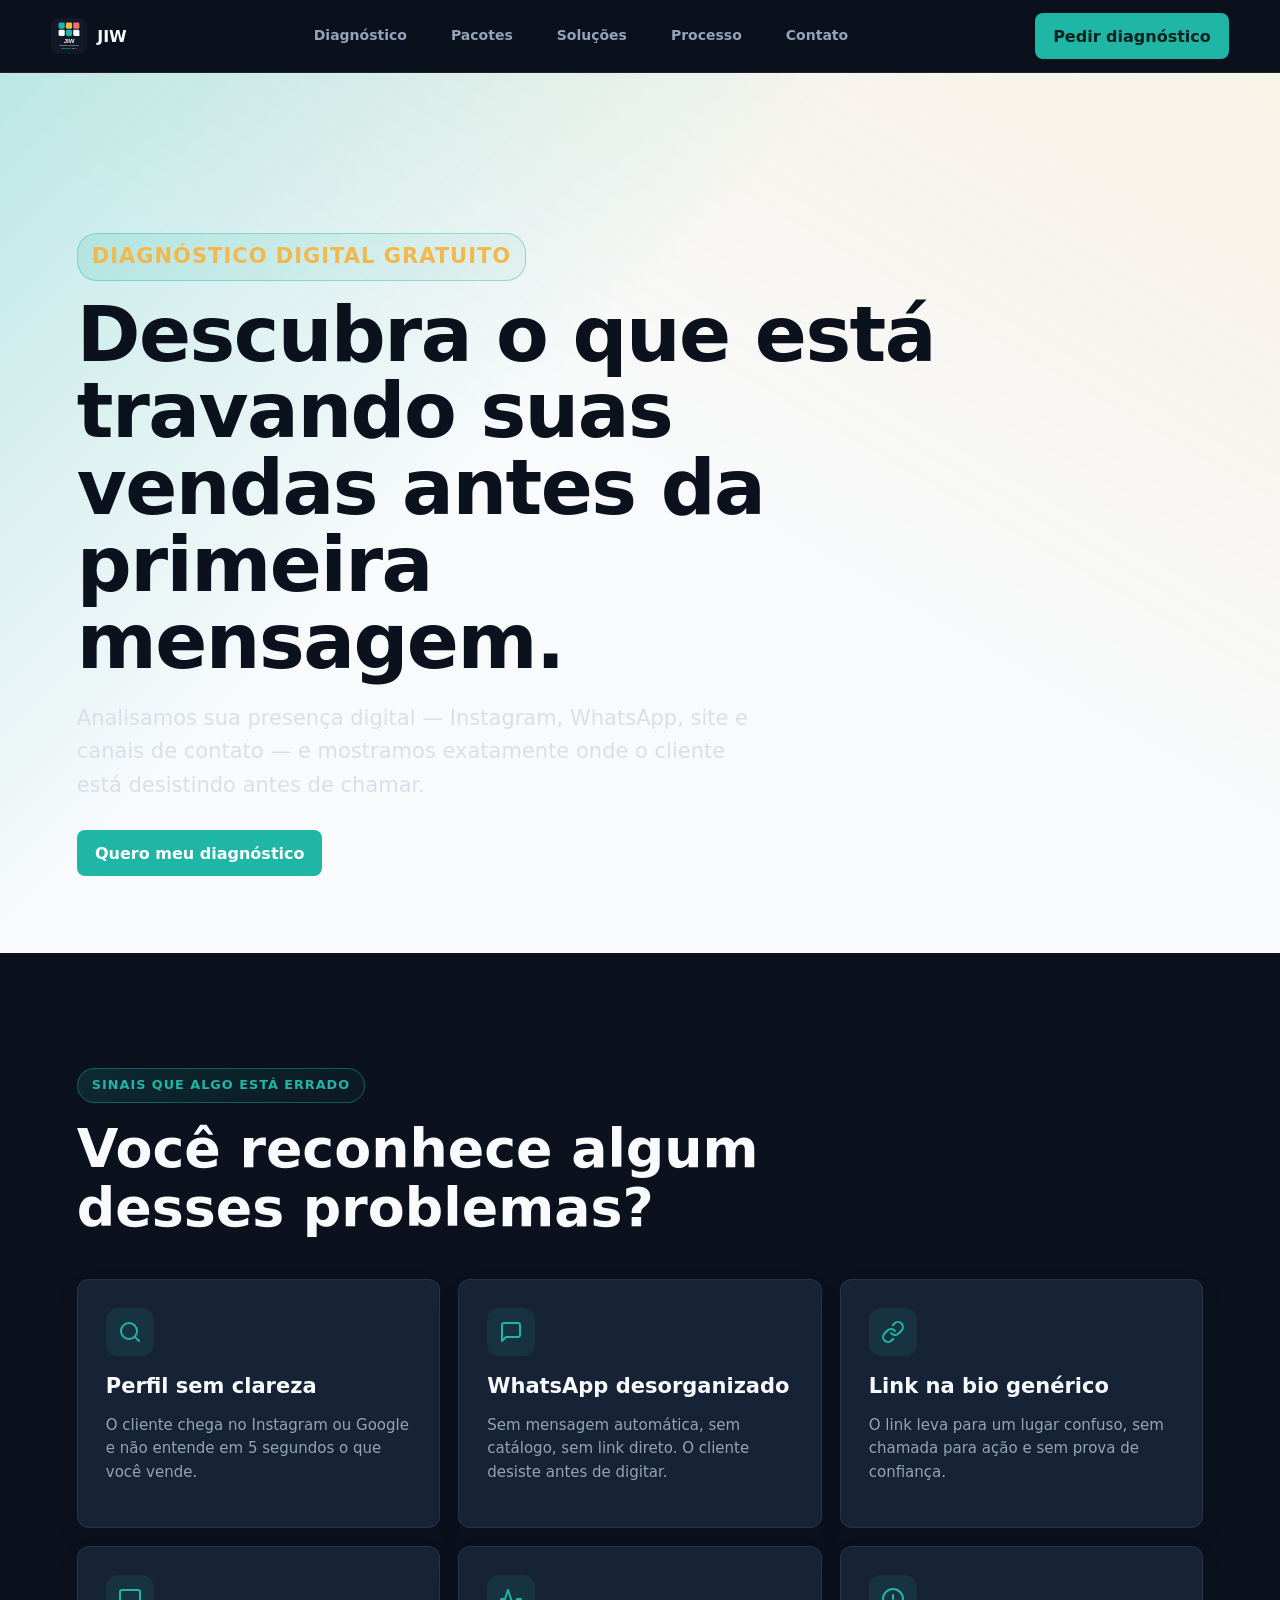
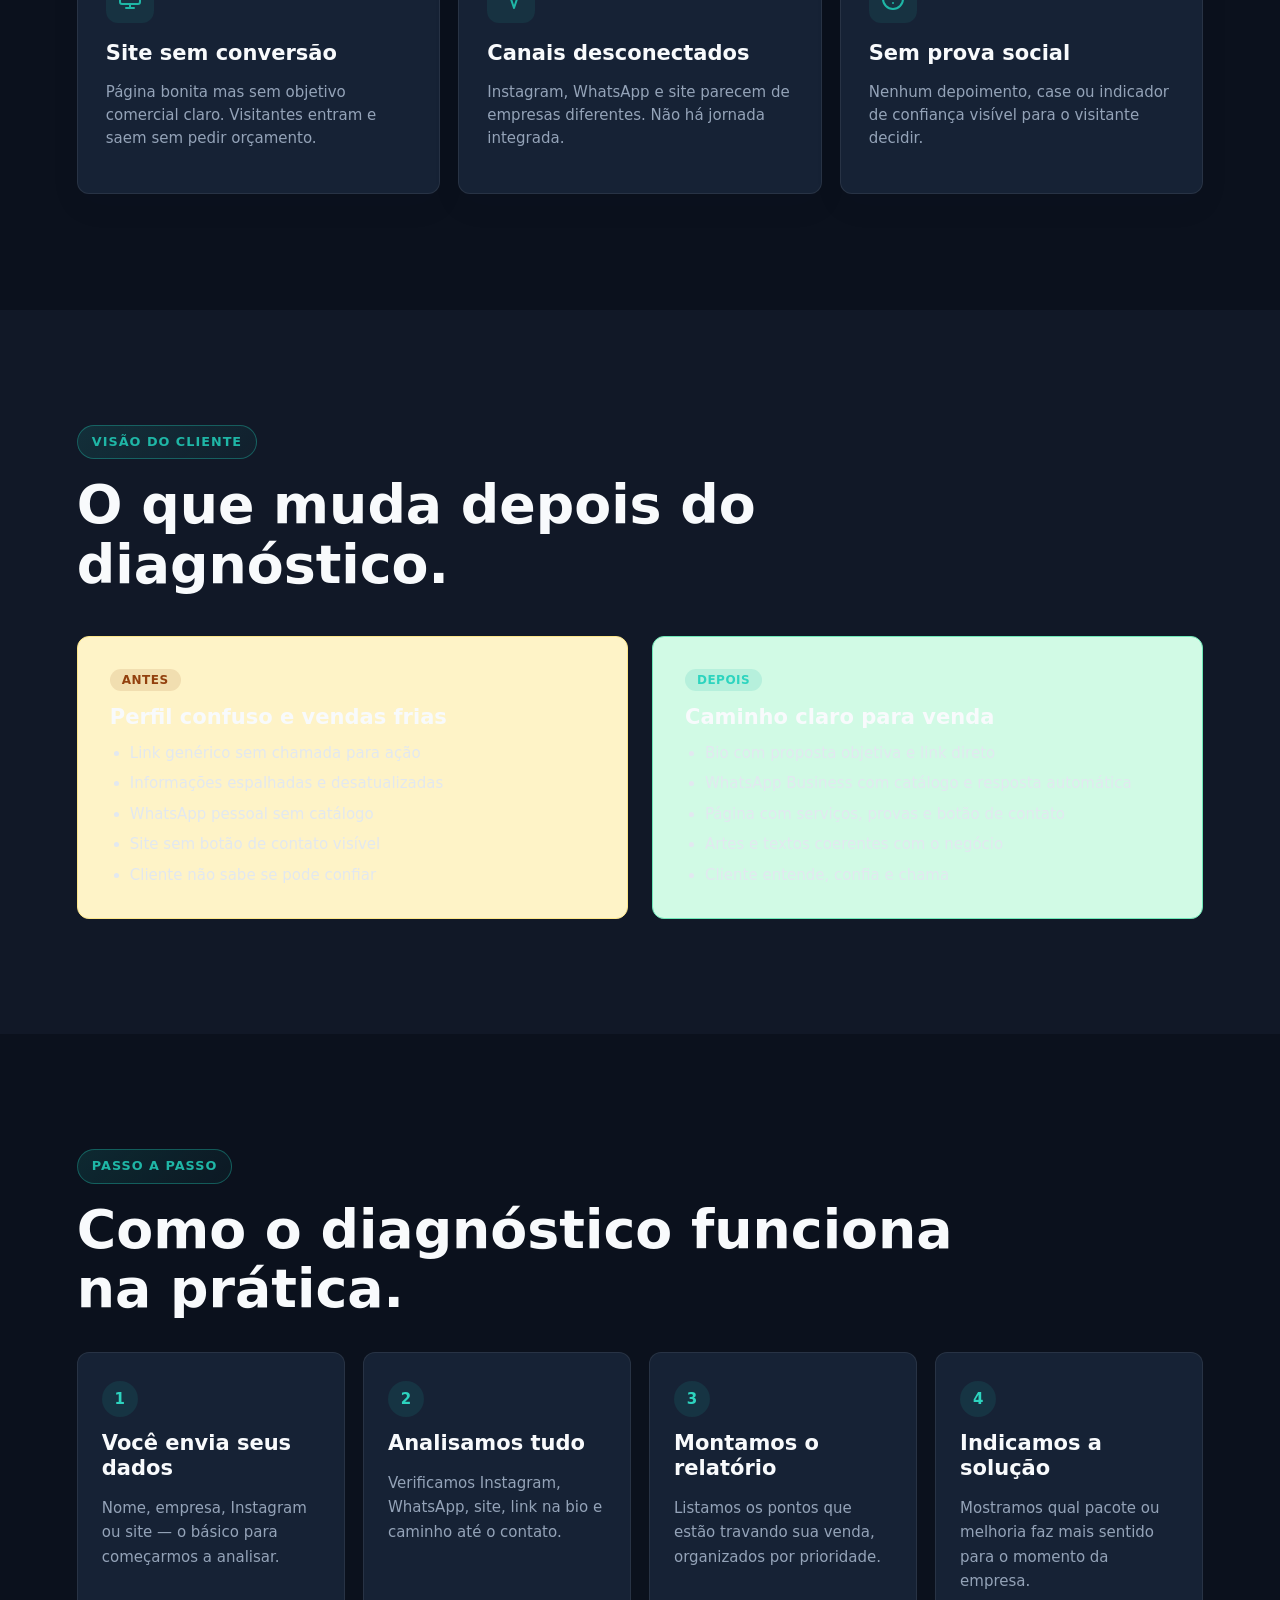
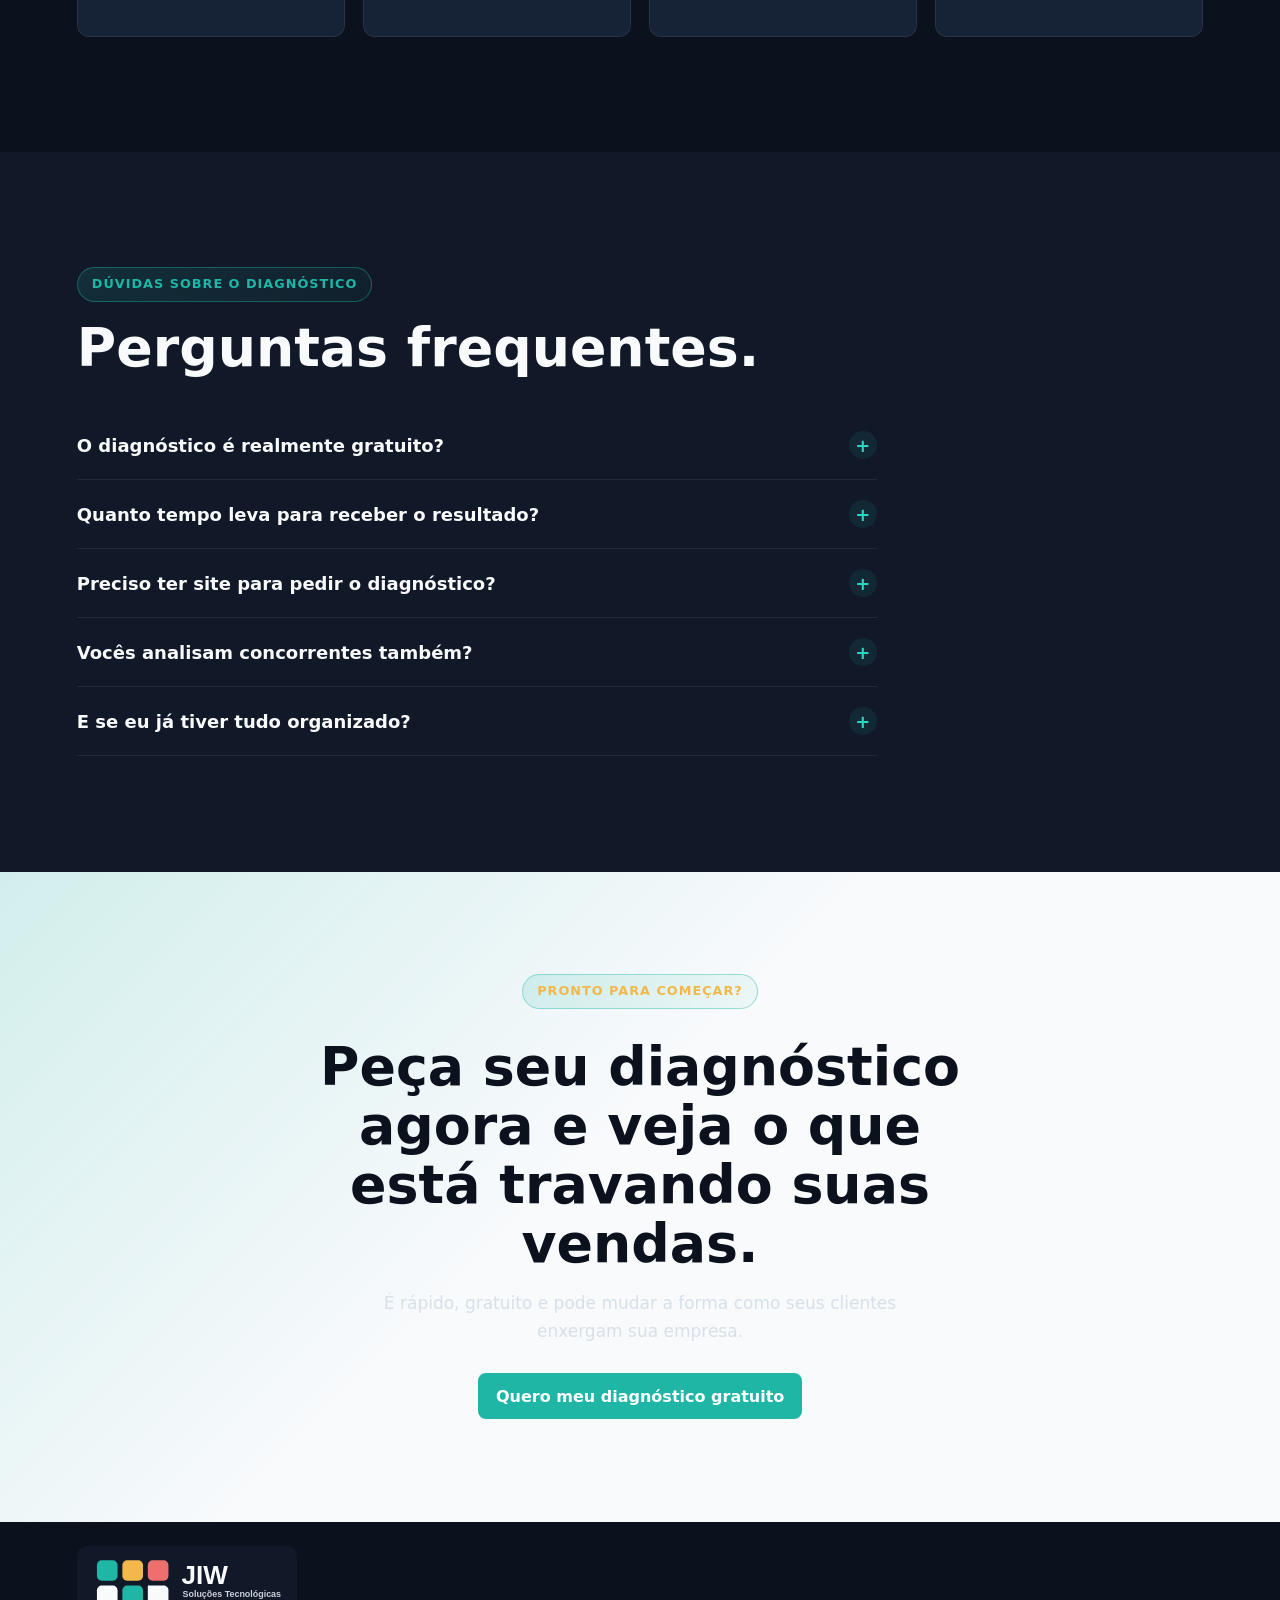
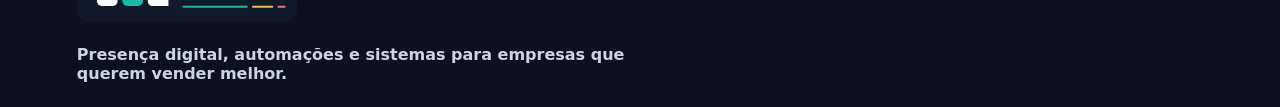
==== diagnostico/index.html @ 28210c8f "Add diagnostico/index.html - fix 404 on /diagnostico route" ====
<!doctype html>
<html lang="pt-BR">
  <head>
    <meta charset="utf-8" />
    <meta name="viewport" content="width=device-width, initial-scale=1" />
    <title>Diagnóstico Digital | JIW Soluções Tecnológicas</title>
    <meta
      name="description"
      content="Descubra o que está travando suas vendas online. A JIW analisa sua presença digital e mostra os pontos de melhoria para sua empresa vender melhor."
    />
    <link rel="icon" type="image/svg+xml" href="../assets/jiw-mark.svg" />
    <link rel="shortcut icon" href="../assets/jiw-mark.svg" />
    <link rel="apple-touch-icon" href="../assets/jiw-mark.svg" />
    <link rel="stylesheet" href="../styles.css" />
    <style>
      /* ── Diagnóstico page specific styles ── */

      .diag-hero {
        position: relative;
        overflow: hidden;
        padding: clamp(100px, 14vw, 160px) clamp(18px, 6vw, 92px) clamp(48px, 6vw, 80px);
        color: var(--paper);
        background:
          linear-gradient(135deg, rgba(31, 182, 166, 0.28), transparent 40%),
          linear-gradient(30deg, transparent 50%, rgba(242, 184, 75, 0.12)),
          var(--ink);
      }

      .diag-hero .eyebrow { color: var(--amber); }

      .diag-hero h1 {
        max-width: 860px;
        margin: 0;
        font-size: clamp(36px, 6vw, 78px);
        line-height: 1;
        letter-spacing: -0.02em;
      }

      .diag-hero p {
        max-width: 680px;
        color: #d7e0e8;
        font-size: clamp(17px, 2vw, 21px);
        line-height: 1.6;
      }

      .diag-hero-actions {
        display: flex;
        flex-wrap: wrap;
        gap: 12px;
        margin-top: 28px;
      }

      /* ── Grid de problemas ── */
      .problems {
        display: grid;
        grid-template-columns: repeat(3, minmax(0, 1fr));
        gap: 18px;
        margin-top: 42px;
      }

      .problem-card {
        padding: 28px;
        border: 1px solid var(--line);
        border-radius: 12px;
        background: var(--white);
        box-shadow: 0 12px 32px rgba(15, 23, 42, 0.05);
        transition: transform 0.22s ease, box-shadow 0.22s ease;
      }

      .problem-card:hover {
        transform: translateY(-4px);
        box-shadow: 0 18px 44px rgba(15, 23, 42, 0.1);
      }

      .problem-icon {
        display: inline-flex;
        align-items: center;
        justify-content: center;
        width: 48px;
        height: 48px;
        margin-bottom: 18px;
        border-radius: 12px;
        color: var(--teal);
        background: rgba(31, 182, 166, 0.1);
      }

      .problem-card h3 {
        margin-bottom: 10px;
      }

      .problem-card p {
        font-size: 15px;
        line-height: 1.55;
        color: var(--muted);
      }

      /* ── Comparação antes/depois ── */
      .diag-compare {
        display: grid;
        grid-template-columns: 1fr 1fr;
        gap: 24px;
        margin-top: 42px;
      }

      .compare-panel {
        padding: 32px;
        border-radius: 12px;
        border: 1px solid var(--line);
      }

      .compare-panel.before {
        background: #fef3c7;
        border-color: #fde68a;
      }

      .compare-panel.after {
        background: #d1fae5;
        border-color: #6ee7b7;
      }

      .compare-panel .badge {
        display: inline-block;
        margin-bottom: 14px;
        padding: 4px 12px;
        border-radius: 20px;
        font-size: 12px;
        font-weight: 900;
        text-transform: uppercase;
        letter-spacing: 0.04em;
      }

      .compare-panel.before .badge {
        color: #92400e;
        background: rgba(146, 64, 14, 0.12);
      }

      .compare-panel.after .badge {
        color: var(--teal-dark);
        background: rgba(31, 182, 166, 0.15);
      }

      .compare-panel h3 { margin-bottom: 12px; }

      .compare-panel ul {
        margin: 0;
        padding-left: 20px;
        display: grid;
        gap: 8px;
      }

      .compare-panel li {
        font-size: 15px;
        line-height: 1.5;
        color: var(--ink-soft);
      }

      /* ── Etapas do diagnóstico ── */
      .diag-steps-grid {
        display: grid;
        grid-template-columns: repeat(4, minmax(0, 1fr));
        gap: 18px;
        counter-reset: dstep;
      }

      .diag-step {
        position: relative;
        padding: 28px 24px;
        border: 1px solid var(--line);
        border-radius: 12px;
        background: var(--white);
        counter-increment: dstep;
        transition: transform 0.22s ease;
      }

      .diag-step:hover {
        transform: translateY(-3px);
      }

      .diag-step::before {
        content: counter(dstep);
        display: inline-flex;
        align-items: center;
        justify-content: center;
        width: 36px;
        height: 36px;
        margin-bottom: 14px;
        border-radius: 50%;
        color: var(--teal-dark);
        background: rgba(31, 182, 166, 0.12);
        font-size: 15px;
        font-weight: 900;
      }

      .diag-step h3 { margin-bottom: 10px; }

      .diag-step p {
        font-size: 15px;
        color: var(--muted);
      }

      /* ── FAQ diagnóstico ── */
      .diag-faq details {
        max-width: 800px;
        padding: 20px 0;
        border-bottom: 1px solid var(--line);
      }

      .diag-faq summary {
        color: var(--ink);
        font-size: 18px;
        font-weight: 850;
        cursor: pointer;
        list-style: none;
        display: flex;
        align-items: center;
        justify-content: space-between;
        gap: 12px;
      }

      .diag-faq summary::-webkit-details-marker { display: none; }

      .diag-faq summary::after {
        content: "+";
        flex-shrink: 0;
        width: 28px;
        height: 28px;
        display: flex;
        align-items: center;
        justify-content: center;
        border-radius: 50%;
        background: rgba(31, 182, 166, 0.1);
        color: var(--teal-dark);
        font-size: 18px;
        font-weight: 900;
        transition: transform 0.2s;
      }

      details[open] summary::after {
        content: "−";
        transform: rotate(180deg);
      }

      .diag-faq details p {
        margin-top: 10px;
        font-size: 16px;
      }

      /* ── CTA final ── */
      .diag-cta {
        display: flex;
        flex-direction: column;
        align-items: center;
        text-align: center;
        padding: clamp(64px, 8vw, 110px) clamp(18px, 6vw, 92px);
        color: var(--paper);
        background:
          linear-gradient(135deg, rgba(31, 182, 166, 0.18), transparent 45%),
          var(--ink);
      }

      .diag-cta h2 {
        color: var(--paper);
        max-width: 680px;
      }

      .diag-cta p {
        color: #d7e0e8;
        max-width: 540px;
        margin-bottom: 28px;
      }

      /* ── Responsivo ── */
      @media (max-width: 1020px) {
        .problems {
          grid-template-columns: repeat(2, minmax(0, 1fr));
        }
        .diag-steps-grid {
          grid-template-columns: repeat(2, minmax(0, 1fr));
        }
      }

      @media (max-width: 700px) {
        .problems,
        .diag-compare,
        .diag-steps-grid {
          grid-template-columns: 1fr;
        }
        .diag-hero-actions {
          flex-direction: column;
          align-items: stretch;
        }
        .diag-hero-actions .button {
          width: 100%;
        }
      }
    </style>
  </head>
  <body>
    <header class="topbar">
      <a class="brand" href="../" aria-label="Ir para o início">
        <img src="../assets/jiw-mark.svg" alt="" />
        <span>JIW</span>
      </a>
      <nav class="nav" aria-label="Navegação principal">
        <a href="../#diagnostico">Diagnóstico</a>
        <a href="../#pacotes">Pacotes</a>
        <a href="../#solucoes">Soluções</a>
        <a href="../#processo">Processo</a>
        <a href="../#contato">Contato</a>
      </nav>
      <a class="nav-cta" href="../#contato">Pedir diagnóstico</a>
    </header>

    <main>
      <!-- ── Hero ── -->
      <section class="diag-hero">
        <p class="eyebrow">Diagnóstico digital gratuito</p>
        <h1>Descubra o que está travando suas vendas antes da primeira mensagem.</h1>
        <p>
          Analisamos sua presença digital — Instagram, WhatsApp, site e canais de contato —
          e mostramos exatamente onde o cliente está desistindo antes de chamar.
        </p>
        <div class="diag-hero-actions">
          <a class="button primary" href="../#contato">Quero meu diagnóstico</a>
          <a class="button secondary" href="#como-funciona">Como funciona</a>
        </div>
      </section>

      <!-- ── Problemas comuns ── -->
      <section class="section" id="problemas">
        <div class="section-head">
          <p class="eyebrow">Sinais que algo está errado</p>
          <h2>Você reconhece algum desses problemas?</h2>
        </div>

        <div class="problems">
          <article class="problem-card">
            <div class="problem-icon">
              <svg width="24" height="24" viewBox="0 0 24 24" fill="none" stroke="currentColor" stroke-width="2" stroke-linecap="round" stroke-linejoin="round"><circle cx="11" cy="11" r="8"/><path d="m21 21-4.3-4.3"/></svg>
            </div>
            <h3>Perfil sem clareza</h3>
            <p>O cliente chega no Instagram ou Google e não entende em 5 segundos o que você vende.</p>
          </article>

          <article class="problem-card">
            <div class="problem-icon">
              <svg width="24" height="24" viewBox="0 0 24 24" fill="none" stroke="currentColor" stroke-width="2" stroke-linecap="round" stroke-linejoin="round"><path d="M21 15a2 2 0 0 1-2 2H7l-4 4V5a2 2 0 0 1 2-2h14a2 2 0 0 1 2 2z"/></svg>
            </div>
            <h3>WhatsApp desorganizado</h3>
            <p>Sem mensagem automática, sem catálogo, sem link direto. O cliente desiste antes de digitar.</p>
          </article>

          <article class="problem-card">
            <div class="problem-icon">
              <svg width="24" height="24" viewBox="0 0 24 24" fill="none" stroke="currentColor" stroke-width="2" stroke-linecap="round" stroke-linejoin="round"><path d="M10 13a5 5 0 0 0 7.54.54l3-3a5 5 0 0 0-7.07-7.07l-1.72 1.71"/><path d="M14 11a5 5 0 0 0-7.54-.54l-3 3a5 5 0 0 0 7.07 7.07l1.71-1.71"/></svg>
            </div>
            <h3>Link na bio genérico</h3>
            <p>O link leva para um lugar confuso, sem chamada para ação e sem prova de confiança.</p>
          </article>

          <article class="problem-card">
            <div class="problem-icon">
              <svg width="24" height="24" viewBox="0 0 24 24" fill="none" stroke="currentColor" stroke-width="2" stroke-linecap="round" stroke-linejoin="round"><rect x="2" y="3" width="20" height="14" rx="2" ry="2"/><line x1="8" y1="21" x2="16" y2="21"/><line x1="12" y1="17" x2="12" y2="21"/></svg>
            </div>
            <h3>Site sem conversão</h3>
            <p>Página bonita mas sem objetivo comercial claro. Visitantes entram e saem sem pedir orçamento.</p>
          </article>

          <article class="problem-card">
            <div class="problem-icon">
              <svg width="24" height="24" viewBox="0 0 24 24" fill="none" stroke="currentColor" stroke-width="2" stroke-linecap="round" stroke-linejoin="round"><polyline points="22 12 18 12 15 21 9 3 6 12 2 12"/></svg>
            </div>
            <h3>Canais desconectados</h3>
            <p>Instagram, WhatsApp e site parecem de empresas diferentes. Não há jornada integrada.</p>
          </article>

          <article class="problem-card">
            <div class="problem-icon">
              <svg width="24" height="24" viewBox="0 0 24 24" fill="none" stroke="currentColor" stroke-width="2" stroke-linecap="round" stroke-linejoin="round"><circle cx="12" cy="12" r="10"/><line x1="12" y1="8" x2="12" y2="12"/><line x1="12" y1="16" x2="12.01" y2="16"/></svg>
            </div>
            <h3>Sem prova social</h3>
            <p>Nenhum depoimento, case ou indicador de confiança visível para o visitante decidir.</p>
          </article>
        </div>
      </section>

      <!-- ── Antes e Depois ── -->
      <section class="section muted">
        <div class="section-head">
          <p class="eyebrow">Visão do cliente</p>
          <h2>O que muda depois do diagnóstico.</h2>
        </div>

        <div class="diag-compare">
          <div class="compare-panel before">
            <span class="badge">Antes</span>
            <h3>Perfil confuso e vendas frias</h3>
            <ul>
              <li>Link genérico sem chamada para ação</li>
              <li>Informações espalhadas e desatualizadas</li>
              <li>WhatsApp pessoal sem catálogo</li>
              <li>Site sem botão de contato visível</li>
              <li>Cliente não sabe se pode confiar</li>
            </ul>
          </div>
          <div class="compare-panel after">
            <span class="badge">Depois</span>
            <h3>Caminho claro para venda</h3>
            <ul>
              <li>Bio com proposta objetiva e link direto</li>
              <li>WhatsApp Business com catálogo e resposta automática</li>
              <li>Página com serviços, provas e botão de contato</li>
              <li>Artes e textos coerentes com o negócio</li>
              <li>Cliente entende, confia e chama</li>
            </ul>
          </div>
        </div>
      </section>

      <!-- ── Como funciona ── -->
      <section class="section" id="como-funciona">
        <div class="section-head">
          <p class="eyebrow">Passo a passo</p>
          <h2>Como o diagnóstico funciona na prática.</h2>
        </div>

        <div class="diag-steps-grid">
          <article class="diag-step">
            <h3>Você envia seus dados</h3>
            <p>Nome, empresa, Instagram ou site — o básico para começarmos a analisar.</p>
          </article>

          <article class="diag-step">
            <h3>Analisamos tudo</h3>
            <p>Verificamos Instagram, WhatsApp, site, link na bio e caminho até o contato.</p>
          </article>

          <article class="diag-step">
            <h3>Montamos o relatório</h3>
            <p>Listamos os pontos que estão travando sua venda, organizados por prioridade.</p>
          </article>

          <article class="diag-step">
            <h3>Indicamos a solução</h3>
            <p>Mostramos qual pacote ou melhoria faz mais sentido para o momento da empresa.</p>
          </article>
        </div>
      </section>

      <!-- ── FAQ ── -->
      <section class="section muted diag-faq">
        <div class="section-head">
          <p class="eyebrow">Dúvidas sobre o diagnóstico</p>
          <h2>Perguntas frequentes.</h2>
        </div>

        <details>
          <summary>O diagnóstico é realmente gratuito?</summary>
          <p>Sim. Analisamos sua presença digital sem custo. Você só investe se quiser que executemos as melhorias.</p>
        </details>
        <details>
          <summary>Quanto tempo leva para receber o resultado?</summary>
          <p>Normalmente entre 24 e 48 horas após o envio dos dados pelo formulário.</p>
        </details>
        <details>
          <summary>Preciso ter site para pedir o diagnóstico?</summary>
          <p>Não. Analisamos o que você já tem — pode ser só Instagram e WhatsApp.</p>
        </details>
        <details>
          <summary>Vocês analisam concorrentes também?</summary>
          <p>Fazemos uma comparação rápida com o mercado local para identificar diferenciais e oportunidades.</p>
        </details>
        <details>
          <summary>E se eu já tiver tudo organizado?</summary>
          <p>Ótimo. Nesse caso, o diagnóstico vai indicar melhorias avançadas como automações, sistemas e escala.</p>
        </details>
      </section>

      <!-- ── CTA final ── -->
      <section class="diag-cta">
        <p class="eyebrow" style="color: var(--amber);">Pronto para começar?</p>
        <h2>Peça seu diagnóstico agora e veja o que está travando suas vendas.</h2>
        <p>É rápido, gratuito e pode mudar a forma como seus clientes enxergam sua empresa.</p>
        <a class="button primary" href="../#contato">Quero meu diagnóstico gratuito</a>
      </section>
    </main>

    <footer class="footer">
      <img src="../assets/jiw-logo.svg" alt="JIW Soluções Tecnológicas" />
      <span>Presença digital, automações e sistemas para empresas que querem vender melhor.</span>
    </footer>
  </body>
</html>
---- styles.css ----
:root {
  --ink: #f8fafc;
  --ink-soft: #e2e8f0;
  --muted: #94a3b8;
  --slate: #94a3b8;
  --text: #cbd5e1;
  --paper: #0b111d;
  --line: rgba(255, 255, 255, 0.08);
  --white: #162235;
  --teal: #1fb6a6;
  --teal-dark: #2dd4bf;
  --teal-light: #7ce9dd;
  --amber: #f2b84b;
  --coral: #ef6f6c;
  --divider-line: rgba(31, 182, 166, 0.58);
  --divider-glow: rgba(31, 182, 166, 0.16);
  --shadow: 0 24px 70px rgba(0, 0, 0, 0.45);
}

* {
  box-sizing: border-box;
}

html {
  scroll-behavior: smooth;
}

body {
  margin: 0;
  color: var(--ink);
  background: var(--paper);
  font-family:
    Inter, ui-sans-serif, system-ui, -apple-system, BlinkMacSystemFont, "Segoe UI",
    sans-serif;
  letter-spacing: 0;
}

a {
  color: inherit;
  text-decoration: none;
}

img {
  display: block;
  max-width: 100%;
}

.topbar {
  position: sticky;
  top: 0;
  z-index: 20;
  display: flex;
  align-items: center;
  justify-content: space-between;
  gap: 22px;
  padding: 13px clamp(18px, 4vw, 58px);
  background: rgba(11, 17, 29, 0.94);
  border-bottom: 1px solid var(--line);
  backdrop-filter: blur(18px);
}

.brand {
  display: inline-flex;
  align-items: center;
  gap: 10px;
  font-weight: 900;
}

.brand img {
  width: 36px;
  height: 36px;
  border-radius: 8px;
}

.nav {
  display: flex;
  align-items: center;
  gap: 20px;
  color: var(--muted);
  font-size: 14px;
  font-weight: 760;
}

.nav a {
  padding: 9px 12px 10px;
  line-height: 1.25;
  border-radius: 999px;
  color: var(--muted);
  transition:
    color 220ms ease,
    background-color 220ms ease,
    box-shadow 220ms ease,
    transform 220ms ease;
  animation: nav-link-tone 6.5s ease-in-out infinite alternate;
}

.nav a.active {
  color: var(--ink);
  background: rgba(15, 45, 55, 0.32);
  box-shadow: inset 0 0 0 1px rgba(31, 182, 166, 0.14);
  animation: none;
}

.nav a:hover {
  color: var(--ink);
  background: rgba(15, 45, 55, 0.22);
  box-shadow: inset 0 0 0 1px rgba(31, 182, 166, 0.22);
  transform: translateY(-1px);
  animation: none;
}

.nav-cta,
.button {
  display: inline-flex;
  align-items: center;
  justify-content: center;
  min-height: 46px;
  padding: 12px 18px;
  border-radius: 8px;
  border: 0;
  font: inherit;
  font-weight: 860;
  cursor: pointer;
}

.nav-cta {
  color: #06201d;
  background: var(--teal);
}

@keyframes nav-link-tone {
  0% {
    color: #8d9db0;
  }

  100% {
    color: #4a7b7d;
  }
}

@media (prefers-reduced-motion: reduce) {
  .nav a {
    animation: none;
  }
}

.hero {
  position: relative;
  display: grid;
  align-content: start;
  min-height: calc(100vh - 64px);
  overflow: hidden;
  padding: clamp(22px, 3vw, 56px) clamp(18px, 6vw, 92px) clamp(32px, 5vw, 54px);
  color: var(--ink);
  background:
    linear-gradient(135deg, rgba(31, 182, 166, 0.23), transparent 34%),
    linear-gradient(30deg, transparent 56%, rgba(242, 184, 75, 0.16)),
    var(--paper);
}

.hero::after {
  position: absolute;
  right: clamp(18px, 6vw, 92px);
  bottom: 0;
  left: clamp(18px, 6vw, 92px);
  height: 1px;
  background: linear-gradient(90deg, transparent, var(--divider-line), transparent);
  content: "";
}

.hero-bg {
  position: absolute;
  top: clamp(56px, 8vw, 96px);
  right: clamp(20px, 7vw, 110px);
  display: grid;
  grid-template-columns: repeat(3, 112px);
  gap: 16px;
  opacity: 0.72;
}

.brand-tile {
  width: 112px;
  height: 112px;
  border-radius: 24px;
}

.brand-tile.teal {
  background: var(--teal);
}

.brand-tile.amber {
  background: var(--amber);
}

.brand-tile.coral {
  background: var(--coral);
}

.brand-tile.white {
  background: #f8fafc;
}

.brand-tile.second {
  background: rgba(31, 182, 166, 0.82);
}

.brand-tile.cut {
  border-top-right-radius: 0;
}

.hero-content {
  position: relative;
  z-index: 1;
  max-width: 960px;
  text-align: left;
}

.eyebrow {
  display: inline-block;
  margin: 0 0 16px;
  padding: 6px 14px;
  color: var(--teal);
  font-size: 0.8rem;
  font-weight: 800;
  letter-spacing: 1px;
  text-transform: uppercase;
  border: 1px solid rgba(31, 182, 166, 0.4);
  border-radius: 20px;
  background: linear-gradient(135deg, rgba(31, 182, 166, 0.15), rgba(31, 182, 166, 0.05));
}

h1,
h2,
h3,
p,
li,
summary {
  overflow-wrap: anywhere;
}

h1 {
  max-width: 980px;
  margin: 0;
  font-size: clamp(40px, 6.2vw, 88px);
  line-height: 0.9;
  letter-spacing: 0;
}

h2 {
  margin: 0;
  color: var(--ink);
  font-size: clamp(31px, 4.2vw, 58px);
  line-height: 1.1;
  letter-spacing: 0;
}

h3 {
  margin: 0;
  color: var(--ink);
  font-size: 21px;
  line-height: 1.18;
  letter-spacing: 0;
}

p,
li {
  color: var(--muted);
  font-size: 17px;
  line-height: 1.62;
}

.hero-text {
  max-width: 740px;
  color: #d7e0e8;
  font-size: clamp(18px, 2vw, 23px);
}

.premium-badge {
  display: inline-block;
  padding: 6px 14px;
  background: linear-gradient(135deg, rgba(31, 182, 166, 0.15), rgba(31, 182, 166, 0.05));
  border: 1px solid rgba(31, 182, 166, 0.4);
  border-radius: 20px;
  color: var(--teal);
  font-size: 0.8rem;
  font-weight: 800;
  text-transform: uppercase;
  letter-spacing: 1px;
  margin-bottom: 16px;
}

.gradient-text {
  background: linear-gradient(135deg, var(--ink) 0%, var(--muted) 100%);
  background-clip: text;
  -webkit-background-clip: text;
  -webkit-text-fill-color: transparent;
  display: inline-block;
  padding-bottom: 0.08em;
}

.hero-actions {
  display: flex;
  flex-wrap: wrap;
  gap: 12px;
  margin-top: 24px;
}

.button.primary {
  color: #ffffff;
  background: var(--teal);
}

.button.secondary {
  color: var(--ink);
  border: 1px solid rgba(248, 250, 252, 0.35);
  background: transparent;
}

.button.outline {
  color: var(--ink);
  border: 1px solid var(--line);
  background: var(--white);
}

.hero-proof {
  position: relative;
  z-index: 1;
  display: flex;
  flex-wrap: wrap;
  justify-content: center;
  gap: 16px;
  max-width: 980px;
  margin-top: clamp(24px, 4vw, 52px);
  margin-inline: auto;
  padding: 0;
  border: 0;
  border-radius: 0;
  overflow: visible;
  background: transparent;
}

.hero-proof div {
  position: relative;
  flex: 1 1 210px;
  max-width: 280px;
  padding: 18px 16px 16px;
  border: 1px solid rgba(31, 182, 166, 0.24);
  border-radius: 22px;
  background:
    linear-gradient(180deg, rgba(31, 182, 166, 0.1), rgba(31, 182, 166, 0.03)),
    rgba(17, 24, 39, 0.38);
  box-shadow: 0 18px 36px rgba(0, 0, 0, 0.14);
  text-align: center;
}

.hero-proof div::before,
.hero-proof div::after {
  position: absolute;
  top: 0;
  z-index: 2;
  width: 5px;
  height: 5px;
  border-radius: 999px;
  background: var(--teal-dark);
  opacity: 0;
  pointer-events: none;
  content: "";
}

.hero-proof div::before {
  left: 22px;
  box-shadow:
    18px -2px 0 rgba(45, 212, 191, 0.54),
    42px 4px 0 rgba(248, 250, 252, 0.32),
    66px -1px 0 rgba(242, 184, 75, 0.36);
}

.hero-proof div::after {
  right: 22px;
  width: 4px;
  height: 4px;
  background: var(--amber);
  box-shadow:
    -18px 3px 0 rgba(242, 184, 75, 0.38),
    -42px -1px 0 rgba(45, 212, 191, 0.42),
    -64px 5px 0 rgba(248, 250, 252, 0.26);
}

.hero-proof strong {
  position: relative;
  z-index: 1;
  display: block;
  color: var(--teal-dark);
  font-size: clamp(22px, 2.7vw, 30px);
  line-height: 1;
  letter-spacing: -0.02em;
}

.hero-proof span {
  position: relative;
  z-index: 1;
  display: block;
  margin-top: 8px;
  color: #d7e0e8;
  font-weight: 720;
  font-size: 15px;
  line-height: 1.45;
}

.hero-proof div {
  transition: transform 220ms cubic-bezier(.2,.9,.2,1), background 220ms ease, border-color 220ms ease, box-shadow 220ms ease;
}
.hero-proof div:hover {
  transform: translateY(-6px);
  border-color: rgba(31, 182, 166, 0.42);
  background:
    linear-gradient(180deg, rgba(31, 182, 166, 0.16), rgba(31, 182, 166, 0.05)),
    rgba(17, 24, 39, 0.5);
  box-shadow: 0 24px 40px rgba(0, 0, 0, 0.18);
}

.hero-proof div:hover::before {
  animation: proof-spark-left 620ms ease-out forwards;
}

.hero-proof div:hover::after {
  animation: proof-spark-right 700ms ease-out forwards;
}

@keyframes proof-spark-left {
  0% {
    opacity: 0;
    transform: translateY(2px) scale(0.72);
  }

  30% {
    opacity: 0.9;
  }

  100% {
    opacity: 0;
    transform: translate(-10px, -18px) scale(1.04);
  }
}

@keyframes proof-spark-right {
  0% {
    opacity: 0;
    transform: translateY(2px) scale(0.68);
  }

  34% {
    opacity: 0.82;
  }

  100% {
    opacity: 0;
    transform: translate(10px, -20px) scale(1.08);
  }
}

@media (prefers-reduced-motion: reduce) {
  .hero-proof div:hover::before,
  .hero-proof div:hover::after {
    animation: none;
  }
}

.hero-proof div:nth-child(1) strong {
  color: var(--teal-dark);
}

.hero-proof div:nth-child(2) strong {
  color: var(--teal-dark);
}

.hero-proof div:nth-child(3) strong {
  color: var(--teal-dark);
}

.hero-proof div:nth-child(1) {
  border-color: rgba(31, 182, 166, 0.24);
}

.hero-proof div:nth-child(2) {
  border-color: rgba(31, 182, 166, 0.24);
}

.hero-proof div:nth-child(3) {
  border-color: rgba(31, 182, 166, 0.24);
}

@media (max-width: 700px) {
  .hero-proof div {
    max-width: none;
    flex-basis: 100%;
    text-align: left;
  }
}

.section {
  padding: clamp(66px, 9vw, 118px) clamp(18px, 6vw, 92px);
  background: var(--paper);
}

#diagnostico {
  position: relative;
}

#diagnostico::before {
  position: absolute;
  top: 0;
  left: clamp(18px, 6vw, 92px);
  right: clamp(18px, 6vw, 92px);
  height: 1px;
  background: linear-gradient(90deg, transparent, var(--divider-line), transparent);
  content: "";
}

.section.muted {
  background: #111827;
}

.section.split {
  display: grid;
  grid-template-columns: minmax(0, 0.88fr) minmax(320px, 1fr);
  gap: clamp(28px, 5vw, 72px);
  align-items: center;
}

.section-head,
.section-copy {
  max-width: 900px;
}

.section-head {
  margin-bottom: 34px;
}

.premium-sticky {
  position: sticky;
  top: 120px;
  align-self: start;
}

.premium-bullets {
  display: grid;
  gap: 8px;
  margin: 32px 0 0;
  padding: 0;
  list-style: none;
}

.premium-bullets li {
  position: relative;
  display: flex;
  align-items: flex-start;
  gap: 14px;
  padding: 18px 0 18px 18px;
  border-bottom: 1px solid rgba(148, 163, 184, 0.14);
  color: var(--text);
  transition: transform 220ms cubic-bezier(0.2, 0.8, 0.2, 1), border-color 220ms ease, background 220ms ease;
}

.premium-bullets li::before {
  position: absolute;
  top: 18px;
  bottom: 18px;
  left: 0;
  width: 3px;
  border-radius: 999px;
  background: linear-gradient(180deg, var(--teal), rgba(31, 182, 166, 0.35));
  content: "";
}

.premium-bullets li:last-child {
  border-bottom: none;
}

.premium-bullets .bullet-glow {
  flex: 0 0 46px;
  min-width: 46px;
  height: 28px;
  margin-top: 2px;
  border-radius: 999px;
  border: 1px solid rgba(31, 182, 166, 0.22);
  background: rgba(31, 182, 166, 0.08);
  color: var(--teal);
  font-size: 18px;
  font-weight: 800;
  letter-spacing: 0;
  box-shadow: none;
  display: inline-flex;
  align-items: center;
  justify-content: center;
}

.premium-bullets strong {
  display: block;
  margin-bottom: 4px;
  color: var(--ink);
  font-size: 1.02rem;
}

.premium-bullets span:not(.bullet-glow) {
  line-height: 1.55;
}

.premium-bullets li,
.premium-bullets strong,
.premium-bullets span:not(.bullet-glow) {
  overflow-wrap: normal;
  word-break: normal;
}

.premium-bullets li:hover {
  transform: translateX(2px);
  background: rgba(31, 182, 166, 0.03);
  border-bottom-color: rgba(31, 182, 166, 0.28);
}

.check-list {
  display: grid;
  gap: 10px;
  margin: 26px 0 0;
  padding: 0;
  list-style: none;
}

.check-list li {
  position: relative;
  padding-left: 30px;
}

.check-list li::before {
  position: absolute;
  left: 0;
  top: 9px;
  width: 12px;
  height: 12px;
  border-radius: 3px;
  background: var(--teal);
  content: "";
}

.comparison {
  display: grid;
  grid-template-columns: repeat(2, minmax(0, 1fr));
  gap: 16px;
}

.view,
.price-card,
.steps article {
  border: 1px solid var(--line);
  border-radius: 8px;
  background: var(--white);
  box-shadow: 0 16px 38px rgba(15, 23, 42, 0.06);
}

.view {
  padding: 24px;
}

.view span,
.steps span,
.price-card p {
  display: inline-flex;
  margin-bottom: 14px;
  color: var(--teal-dark);
  font-size: 13px;
  font-weight: 900;
  text-transform: uppercase;
}

.view.before span {
  color: #b45309;
}

.view.after {
  border-color: rgba(31, 182, 166, 0.55);
}

.mini-screen {
  display: grid;
  gap: 10px;
  margin-top: 20px;
  padding: 16px;
  border-radius: 8px;
  background: var(--paper);
}

.mini-screen div {
  height: 18px;
  border-radius: 5px;
  background: #cbd5e1;
}

.view.after .mini-screen div:nth-child(1) {
  background: var(--teal);
}

.view.after .mini-screen div:nth-child(2) {
  background: var(--amber);
}

.view.after .mini-screen div:nth-child(3) {
  background: var(--ink);
}

.pricing {
  display: grid;
  grid-template-columns: repeat(3, minmax(0, 1fr));
  gap: 18px;
}

.price-card {
  display: flex;
  flex-direction: column;
  padding: 28px;
}

.price-card.featured {
  color: #ffffff;
  border: 1px solid rgba(31, 182, 166, 0.4);
  background: linear-gradient(135deg, #162235 0%, #0b111d 100%);
  box-shadow: 0 20px 50px rgba(31, 182, 166, 0.15);
}

.price-card.featured h3,
.price-card.featured li {
  color: #ffffff;
}

.price-card.featured p {
  color: var(--amber);
}

.price-card strong {
  display: block;
  margin: 20px 0;
  color: var(--ink);
  font-size: 48px;
  line-height: 1;
}

.price-card.featured strong {
  color: var(--amber);
}

.price-card ul {
  display: grid;
  gap: 10px;
  margin: 0 0 28px;
  padding-left: 18px;
}

.price-card .button {
  margin-top: auto;
}

.steps {
  display: grid;
  grid-template-columns: repeat(4, minmax(0, 1fr));
  gap: 16px;
}

.steps article {
  padding: 24px;
}

.client-grid {
  display: grid;
  grid-template-columns: repeat(2, minmax(0, 1fr));
  gap: 16px;
}

.client-card {
  position: relative;
  overflow: hidden;
  display: flex;
  align-items: center;
  justify-content: center;
  min-height: 118px;
  padding: 26px;
  border: 1px solid rgba(31, 182, 166, 0.18);
  border-radius: 14px;
  background:
    linear-gradient(135deg, rgba(31, 182, 166, 0.1), transparent 48%),
    var(--white);
  box-shadow: 0 16px 32px rgba(0, 0, 0, 0.16);
  transition:
    border-color 0.3s ease,
    box-shadow 0.3s ease,
    transform 0.3s ease;
}

.client-card::before {
  position: absolute;
  top: 18px;
  right: 18px;
  width: 10px;
  height: 10px;
  border-radius: 999px;
  background: var(--teal);
  box-shadow: 0 0 18px rgba(31, 182, 166, 0.6);
  content: "";
}

.client-card > span,
.client-wordmark {
  color: var(--ink);
  font-size: clamp(20px, 2vw, 28px);
  font-weight: 900;
  line-height: 1.12;
}

.client-card img {
  position: relative;
  z-index: 1;
  display: block;
  max-width: min(190px, 82%);
  max-height: 54px;
  object-fit: contain;
  filter: saturate(0.92) contrast(1.04);
}

.client-card img.client-emblem {
  max-width: 42px;
  max-height: 42px;
  margin-right: 12px;
  border-radius: 10px;
}

.client-fallback {
  display: none;
}

.client-wordmark {
  position: relative;
  z-index: 1;
  display: grid;
  gap: 4px;
  text-align: center;
}

.renix-mark {
  grid-template-columns: auto auto;
  gap: 8px;
  color: var(--ink);
  font-size: clamp(25px, 2.4vw, 34px);
  letter-spacing: 0.06em;
}

.renix-mark span:first-child {
  color: var(--teal-dark);
}

.transamerica-mark span {
  color: var(--teal-dark);
  font-size: 13px;
  font-weight: 850;
  letter-spacing: 0.12em;
  text-transform: uppercase;
}

.transamerica-mark strong {
  color: var(--ink);
  font-size: clamp(22px, 2.2vw, 31px);
  line-height: 1;
}

.universo-mark strong {
  color: var(--ink);
  font-size: clamp(21px, 2vw, 28px);
  line-height: 1.05;
}

.brand-comfort {
  background:
    linear-gradient(135deg, rgba(248, 250, 252, 0.09), rgba(31, 182, 166, 0.05)),
    var(--white);
}

.brand-universo {
  background:
    linear-gradient(135deg, rgba(248, 250, 252, 0.11), rgba(242, 184, 75, 0.05)),
    var(--white);
}

.client-card:hover {
  transform: translateY(-6px);
  border-color: rgba(31, 182, 166, 0.42);
  box-shadow: 0 24px 44px rgba(31, 182, 166, 0.12);
}

.client-card:nth-child(2)::before {
  background: var(--amber);
  box-shadow: 0 0 18px rgba(242, 184, 75, 0.52);
}

.client-card:nth-child(3)::before {
  background: var(--coral);
  box-shadow: 0 0 18px rgba(239, 111, 108, 0.48);
}

.faq {
  position: relative;
  z-index: 10;
  padding-top: clamp(42px, 5vw, 72px);
  padding-bottom: clamp(210px, 18vw, 280px);
}

.faq details {
  max-width: 960px;
  padding: 22px 0;
  border-bottom: 1px solid var(--line);
}

.faq summary {
  color: var(--ink);
  font-size: 20px;
  font-weight: 850;
  cursor: pointer;
}

.contact {
  display: grid;
  grid-template-columns: minmax(0, 0.85fr) minmax(320px, 0.75fr);
  gap: clamp(28px, 5vw, 76px);
  align-items: start;
  color: #f8fafc;
  background: #111827;
}

.contact h2,
.contact p {
  color: #f8fafc;
}

.contact-copy p:not(.eyebrow) {
  color: #d7e0e8;
}

.lead-form {
  display: grid;
  gap: 14px;
  padding: 26px;
  border: 1px solid rgba(248, 250, 252, 0.14);
  border-radius: 8px;
  background: rgba(248, 250, 252, 0.08);
}

label {
  display: grid;
  gap: 8px;
  color: #ffffff;
  font-size: 14px;
  font-weight: 780;
}

input,
select {
  min-height: 48px;
  width: 100%;
  border: 1px solid rgba(248, 250, 252, 0.18);
  border-radius: 8px;
  padding: 12px 13px;
  color: var(--ink);
  background: rgba(17, 24, 39, 0.82);
  font: inherit;
}

select {
  color-scheme: dark;
}

.form-note {
  margin: 0;
  color: #aebbcc;
  font-size: 13px;
}

.form-note code {
  color: var(--amber);
}

.footer {
  display: grid;
  gap: 24px;
  padding: 24px clamp(18px, 6vw, 92px);
  background: #0b111d;
  color: #cbd5e1;
}

.footer-main {
  display: flex;
  align-items: center;
  justify-content: space-between;
  gap: 24px;
}

.footer img {
  width: 220px;
  border-radius: 8px;
}

.footer span {
  max-width: 620px;
  color: #cbd5e1;
  font-weight: 650;
}

.footer-rights {
  margin: 0;
  padding-top: 18px;
  border-top: 1px solid var(--line);
  color: var(--muted);
  font-size: 14px;
  text-align: center;
}

@media (max-width: 1020px) {
  .nav {
    display: none;
  }

  .premium-sticky {
    position: static;
    top: auto;
    align-self: auto;
  }

  .section.split,
  .contact {
    grid-template-columns: 1fr;
  }

  .pricing,
  .steps {
    grid-template-columns: repeat(2, minmax(0, 1fr));
  }

  .hero-bg {
    opacity: 0.24;
  }
}

@media (max-width: 700px) {
  .hero {
    min-height: auto;
  }

  .hero-bg {
    right: -72px;
    grid-template-columns: repeat(3, 86px);
    gap: 12px;
  }

  .brand-tile {
    width: 86px;
    height: 86px;
    border-radius: 18px;
  }

  .hero-proof,
  .comparison,
  .pricing,
  .steps,
  .client-grid {
    grid-template-columns: 1fr;
  }

  .hero-actions,
  .footer,
  .footer-main {
    align-items: stretch;
    flex-direction: column;
  }

  .button,
  .nav-cta {
    width: 100%;
  }
}

/* Anima��es e Hover Efeitos */

.reveal {
  opacity: 0;
  transform: translateY(40px);
  transition: opacity 0.8s cubic-bezier(0.2, 0.8, 0.2, 1), transform 0.8s cubic-bezier(0.2, 0.8, 0.2, 1);
}

.reveal.visible {
  opacity: 1;
  transform: translateY(0);
}

/* Frufru nos bot�es */
.button {
  transition: transform 0.3s cubic-bezier(0.2, 0.8, 0.2, 1), box-shadow 0.3s ease, background 0.3s ease;
}

.button:hover {
  transform: translateY(-4px) scale(1.02);
  box-shadow: 0 12px 24px rgba(31, 182, 166, 0.35);
}

.button.secondary:hover, .button.outline:hover {
  box-shadow: 0 12px 24px rgba(15, 23, 42, 0.15);
}

/* Frufru na comparison */
/* === Efeitos Frufru Premium === */

.frufru-hidden {
  opacity: 0;
  transform: translateY(35px) scale(0.97);
  filter: blur(4px);
  transition: all 0.7s cubic-bezier(0.2, 0.8, 0.2, 1);
}

.frufru-visible {
  opacity: 1;
  transform: translateY(0) scale(1);
  filter: blur(0);
}

/* Atrasos em cascata para elementos do Hero e Cards */
.hero-proof div:nth-child(1), .steps article:nth-child(1) { transition-delay: 50ms; }
.hero-proof div:nth-child(2), .steps article:nth-child(2) { transition-delay: 150ms; }
.hero-proof div:nth-child(3), .steps article:nth-child(3) { transition-delay: 250ms; }
.steps article:nth-child(4) { transition-delay: 350ms; }

/* Efeitos intensos de hover */
.button {
  transition: transform 0.3s cubic-bezier(0.2, 0.8, 0.2, 1), box-shadow 0.3s ease, background 0.3s ease;
  will-change: transform;
}
.button:hover {
  transform: translateY(-5px) scale(1.03);
  box-shadow: 0 15px 30px rgba(31, 182, 166, 0.35);
}

.button.secondary:hover, .button.outline:hover {
  box-shadow: 0 15px 30px rgba(15, 23, 42, 0.15);
}

.comparison article {
  transition: transform 0.4s cubic-bezier(0.2, 0.8, 0.2, 1), box-shadow 0.4s ease;
}
.comparison article:hover {
  transform: translateY(-12px) scale(1.02);
  box-shadow: 0 30px 60px rgba(15, 23, 42, 0.15);
}

.steps article {
  transition: transform 0.3s cubic-bezier(0.2, 0.8, 0.2, 1), box-shadow 0.3s ease, background 0.3s ease;
  border-radius: 12px;
}
.steps article:hover {
  transform: translateY(-8px);
  box-shadow: 0 20px 40px rgba(15, 23, 42, 0.1);
  background: var(--white);
  z-index: 2;
}

.price-card {
  transition: transform 0.4s cubic-bezier(0.2, 0.8, 0.2, 1), box-shadow 0.4s ease;
}
.price-card:hover {
  transform: translateY(-12px);
  box-shadow: 0 35px 70px rgba(15, 23, 42, 0.18);
}

/* Estilos refinados (Frufru) para as etapas do diagn�stico */
.benefit-list {
  display: flex;
  flex-direction: column;
  gap: 16px;
  margin: 32px 0 0;
  padding: 0;
  list-style: none;
}

.benefit-list li {
  display: flex;
  align-items: flex-start;
  gap: 16px;
  padding: 18px;
  background: var(--white);
  border: 1px solid var(--line);
  border-radius: 12px;
  transition: all 0.4s cubic-bezier(0.16, 1, 0.3, 1);
  box-shadow: 0 4px 12px rgba(15, 23, 42, 0.02);
  cursor: default;
}

.benefit-list li:hover {
  transform: translateX(8px) scale(1.02);
  border-color: var(--teal);
  box-shadow: 0 20px 40px rgba(10, 160, 142, 0.12);
  z-index: 10;
  position: relative;
}

.benefit-icon {
  flex-shrink: 0;
  display: flex;
  align-items: center;
  justify-content: center;
  width: 44px;
  height: 44px;
  background: rgba(10, 160, 142, 0.08);
  color: var(--teal);
  border-radius: 10px;
  transition: all 0.4s cubic-bezier(0.16, 1, 0.3, 1);
}

.benefit-list li:hover .benefit-icon {
  background: var(--teal);
  color: var(--white);
  transform: rotate(-10deg) scale(1.1);
  box-shadow: 0 4px 12px rgba(10, 160, 142, 0.3);
}

.benefit-content {
  display: flex;
  flex-direction: column;
  gap: 4px;
}

.benefit-content strong {
  color: var(--slate);
  font-size: 1.1rem;
  transition: color 0.3s;
}

.benefit-list li:hover .benefit-content strong {
  color: var(--teal);
}

.benefit-content span {
  color: var(--text);
  font-size: 0.95rem;
  line-height: 1.4;
}

/* Frufru Avan�ado para os Cards de Antes e Depois */
.comparison article.view {
  position: relative;
  overflow: hidden;
  padding: 32px 24px;
  display: flex;
  flex-direction: column;
  border: 1px solid rgba(31, 182, 166, 0.18);
  transition: all 0.5s cubic-bezier(0.16, 1, 0.3, 1);
  background:
    linear-gradient(180deg, rgba(31, 182, 166, 0.08), transparent 32%),
    linear-gradient(145deg, #132033 0%, #0b111d 100%);
  box-shadow: 0 20px 48px rgba(0, 0, 0, 0.28);
}

.comparison article.view h3 {
  color: var(--ink);
}

.comparison article.view p {
  color: #cbd5e1;
}

.view-badge {
  display: inline-flex;
  align-items: center;
  padding: 6px 12px;
  border-radius: 20px;
  font-size: 0.75rem;
  font-weight: 800;
  text-transform: uppercase;
  letter-spacing: 1px;
  margin-bottom: 20px;
  align-self: flex-start;
  transition: all 0.3s ease;
}

.badge-before {
  background: rgba(242, 184, 75, 0.12);
  color: var(--amber);
}

.badge-after {
  background: rgba(31, 182, 166, 0.12);
  color: var(--teal-dark);
}

.comparison article.view.before:hover {
  border-color: rgba(242, 184, 75, 0.45);
  box-shadow: 0 24px 52px rgba(242, 184, 75, 0.16);
  transform: translateY(-8px) rotate(-0.6deg);
}

.comparison article.view.after:hover {
  border-color: rgba(31, 182, 166, 0.55);
  box-shadow: 0 20px 40px rgba(10, 160, 142, 0.15);
  transform: translateY(-8px) scale(1.02);
}

/* Novo Mini Browser mock */
.mini-screen {
  margin-top: auto;
  padding-top: 24px;
  background: transparent !important;
}

.browser-bar {
  display: flex;
  gap: 6px;
  padding: 10px 12px;
  background: rgba(248, 250, 252, 0.08);
  border-radius: 8px 8px 0 0;
  border: 1px solid rgba(248, 250, 252, 0.12);
  border-bottom: none;
}

.browser-bar i {
  width: 8px;
  height: 8px;
  border-radius: 50%;
  background: rgba(248, 250, 252, 0.28);
}

.browser-bar i:nth-child(1) { background: var(--coral); }
.browser-bar i:nth-child(2) { background: var(--amber); }
.browser-bar i:nth-child(3) { background: var(--teal); }

.mock-content {
  padding: 16px;
  border: 1px solid rgba(248, 250, 252, 0.12);
  border-top: none;
  border-radius: 0 0 8px 8px;
  background: linear-gradient(180deg, rgba(248, 250, 252, 0.05), rgba(248, 250, 252, 0.02));
  display: flex;
  flex-direction: column;
  gap: 12px;
}

.mock-line {
  height: 12px;
  border-radius: 6px;
  width: 100%;
  background: rgba(248, 250, 252, 0.14);
}

.mock-btn {
  height: 24px;
  border-radius: 6px;
  width: 50%;
  margin-top: 8px;
  background: rgba(31, 182, 166, 0.2);
}

/* Before State Animations */
.skeleton { background: rgba(248, 250, 252, 0.12); }
.skeleton.error { background: rgba(242, 184, 75, 0.18); }

@keyframes glitch-skeleton {
  0% { opacity: 1; transform: translateX(0); }
  20% { opacity: 0.6; transform: translateX(-2px); }
  40% { opacity: 1; transform: translateX(2px); }
  60% { opacity: 0.5; transform: translateX(-1px); }
  80% { opacity: 1; transform: translateX(1px); }
  100% { opacity: 1; transform: translateX(0); }
}

.comparison article.before:hover .pulse-error {
  animation: glitch-skeleton 0.6s infinite;
  background: rgba(244, 63, 94, 0.3);
}

/* After State Styles */
.success { background: var(--teal); width: 80%; }
.success-light { background: var(--teal-light); width: 60%; }
.success-btn { background: var(--amber); width: 100%; transition: transform 0.3s; }

.comparison article.after:hover .success-btn {
  transform: scale(1.05);
  box-shadow: 0 4px 12px rgba(245, 158, 11, 0.4);
}

.mini-screen { display: flex; flex-direction: column; gap: 0; padding: 0 !important; }

.conversion-map {
  position: relative;
  display: grid !important;
  grid-template-columns: 46px minmax(44px, 1fr) 46px minmax(44px, 1fr) 46px;
  align-items: center;
  gap: 10px;
  margin-top: auto;
  padding: 24px !important;
  border: 1px solid rgba(248, 250, 252, 0.12);
  border-radius: 12px;
  background:
    linear-gradient(135deg, rgba(248, 250, 252, 0.06), rgba(248, 250, 252, 0.02)),
    rgba(11, 17, 29, 0.68) !important;
}

.conversion-map div {
  height: auto;
  border-radius: 0;
  background: transparent;
}

.map-point {
  display: inline-flex;
  align-items: center;
  justify-content: center;
  width: 46px;
  height: 46px !important;
  border: 1px solid rgba(248, 250, 252, 0.16);
  border-radius: 999px !important;
  color: var(--ink);
  background: rgba(248, 250, 252, 0.08) !important;
  font-size: 18px;
  font-weight: 900;
}

.map-path {
  height: 3px !important;
  min-width: 44px;
  border-radius: 999px !important;
  background: linear-gradient(90deg, var(--teal), rgba(31, 182, 166, 0.28)) !important;
}

.map-path.broken {
  background: repeating-linear-gradient(
    90deg,
    rgba(239, 111, 108, 0.9) 0 10px,
    transparent 10px 18px
  ) !important;
}

.map-path.short {
  opacity: 0.58;
  transform: rotate(-5deg);
}

.conversion-map.confused .map-point {
  color: var(--amber);
  border-color: rgba(242, 184, 75, 0.32);
  background: rgba(242, 184, 75, 0.09) !important;
}

.conversion-map.confused .map-point.muted {
  color: var(--coral);
  border-color: rgba(239, 111, 108, 0.34);
  background: rgba(239, 111, 108, 0.1) !important;
}

.conversion-map.clear .map-point {
  color: #06201d;
  border-color: rgba(31, 182, 166, 0.48);
  background: var(--teal-dark) !important;
}

.conversion-map.clear .map-point.growth {
  background: var(--amber) !important;
}

.conversion-map.sales {
  grid-template-columns: minmax(68px, 1fr) 26px minmax(72px, 1fr) 26px minmax(72px, 1fr);
  gap: 12px;
  padding: 28px 26px 24px !important;
}

.sales-step {
  position: relative;
  display: grid;
  place-items: center;
  min-height: 64px;
  padding: 12px;
  border: 1px solid rgba(31, 182, 166, 0.24);
  border-radius: 12px !important;
  background: rgba(31, 182, 166, 0.08) !important;
}

.sales-step i {
  position: relative;
  display: block;
  width: 34px;
  height: 34px;
}

.lead-symbol i::before,
.lead-symbol i::after,
.chat-symbol i::before,
.chat-symbol i::after,
.sales-step.sale i::before,
.sales-step.sale i::after {
  position: absolute;
  content: "";
}

.lead-symbol i::before {
  top: 4px;
  left: 10px;
  width: 14px;
  height: 14px;
  border-radius: 999px;
  background: var(--teal-dark);
}

.lead-symbol i::after {
  right: 5px;
  bottom: 4px;
  left: 5px;
  height: 16px;
  border-radius: 999px 999px 10px 10px;
  background: rgba(45, 212, 191, 0.7);
}

.chat-symbol i::before {
  inset: 6px 3px 11px;
  border: 2px solid var(--teal-dark);
  border-radius: 12px;
}

.chat-symbol i::after {
  right: 9px;
  bottom: 7px;
  width: 10px;
  height: 10px;
  border-right: 2px solid var(--teal-dark);
  border-bottom: 2px solid var(--teal-dark);
  transform: rotate(42deg);
}

.sales-step.sale i::before {
  inset: 2px;
  border: 2px solid var(--teal-dark);
  border-radius: 999px;
  background:
    radial-gradient(circle at 35% 28%, rgba(248, 250, 252, 0.24), transparent 22px),
    rgba(31, 182, 166, 0.12);
}

.sales-step.sale i::after {
  inset: 0;
  display: grid;
  place-items: center;
  color: var(--teal-light);
  font-size: 22px;
  font-weight: 900;
  line-height: 1;
  content: "$";
}

.sales-step.sale {
  overflow: visible;
}

.sales-step.sale::after {
  position: absolute;
  right: 12px;
  bottom: 14px;
  width: 8px;
  height: 8px;
  border-radius: 999px;
  background: var(--amber);
  box-shadow: -18px -26px 0 rgba(242, 184, 75, 0.32);
  content: "";
}

.sales-step.sale {
  border-color: rgba(31, 182, 166, 0.58);
  background:
    linear-gradient(135deg, rgba(45, 212, 191, 0.24), rgba(31, 182, 166, 0.08)) !important;
  box-shadow: 0 0 24px rgba(31, 182, 166, 0.14);
}

.sales-arrow {
  position: relative;
  height: 3px !important;
  border-radius: 999px !important;
  background: linear-gradient(90deg, var(--teal), rgba(31, 182, 166, 0.28)) !important;
}

.sales-arrow::after {
  position: absolute;
  top: 50%;
  right: -2px;
  width: 9px;
  height: 9px;
  border-top: 3px solid rgba(31, 182, 166, 0.9);
  border-right: 3px solid rgba(31, 182, 166, 0.9);
  transform: translateY(-50%) rotate(45deg);
  content: "";
}

.conversion-map.sales .map-caption {
  display: flex;
  justify-content: center;
  gap: 7px;
}

.conversion-map.sales .map-caption span {
  width: 34px;
  height: 5px;
  border-radius: 999px;
  background: rgba(31, 182, 166, 0.4);
}

.conversion-map.sales .map-caption span:nth-child(2) {
  background: rgba(45, 212, 191, 0.65);
}

.conversion-map.sales .map-caption span:nth-child(3) {
  background: rgba(45, 212, 191, 0.9);
}

.map-caption {
  grid-column: 1 / -1;
  margin-top: 6px;
  color: var(--text);
  font-size: 13px;
  font-weight: 800;
  letter-spacing: 0.02em;
  text-transform: uppercase;
}

.comparison article.before:hover .map-path.broken {
  animation: glitch-skeleton 0.6s infinite;
}

.comparison article.after:hover .map-path {
  box-shadow: 0 0 18px rgba(31, 182, 166, 0.35);
}

@media (max-width: 520px) {
  .conversion-map {
    grid-template-columns: 38px minmax(28px, 1fr) 38px minmax(28px, 1fr) 38px;
    gap: 7px;
    padding: 18px !important;
  }

  .map-point {
    width: 38px;
    height: 38px !important;
    font-size: 16px;
  }

  .conversion-map.sales {
    grid-template-columns: 1fr;
  }

  .sales-arrow {
    width: 3px;
    height: 24px !important;
    justify-self: center;
    background: linear-gradient(180deg, var(--teal), rgba(31, 182, 166, 0.28)) !important;
  }

  .sales-arrow::after {
    top: auto;
    right: 50%;
    bottom: -2px;
    transform: translateX(50%) rotate(135deg);
  }
}


/* Estiliza��o da aba de Benef�cios do Pacote �nico (Lado Direito) */
.package-benefits {
  display: flex;
  flex-direction: column;
  justify-content: center;
}

.package-benefits h3 {
  font-size: 1.8rem;
  color: var(--teal-dark);
  margin-bottom: 12px;
  line-height: 1.2;
}

.package-benefits > p {
  color: var(--slate);
  margin-bottom: 32px;
  font-size: 1.05rem;
  line-height: 1.5;
}

.benefit-grid {
  display: grid;
  grid-template-columns: repeat(2, 1fr);
  gap: 20px;
}

.b-card {
  background: var(--white);
  border: 1px solid var(--line);
  padding: 24px;
  border-radius: 16px;
  transition: all 0.4s cubic-bezier(0.16, 1, 0.3, 1);
  position: relative;
  overflow: hidden;
}

.b-card::before {
  content: "";
  position: absolute;
  top: 0; left: 0; right: 0; bottom: 0;
  background: linear-gradient(135deg, rgba(10, 160, 142, 0.05) 0%, transparent 100%);
  opacity: 0;
  transition: opacity 0.4s ease;
}

.b-card:hover {
  transform: translateY(-6px);
  border-color: var(--teal);
  box-shadow: 0 16px 32px rgba(10, 160, 142, 0.1);
}

.b-card:hover::before {
  opacity: 1;
}

.b-icon {
  font-size: 1.8rem;
  margin-bottom: 16px;
  display: inline-flex;
  padding: 12px;
  background: rgba(10, 160, 142, 0.08); /* fundo sutil para o icone */
  border-radius: 12px;
  transition: transform 0.4s cubic-bezier(0.16, 1, 0.3, 1);
}

.b-card:hover .b-icon {
  transform: scale(1.15) rotate(5deg);
}

.b-card h4 {
  font-size: 1.1rem;
  color: var(--ink);
  margin-bottom: 8px;
}

.b-card p {
  font-size: 0.9rem;
  color: var(--text);
  line-height: 1.5;
}

@media (max-width: 768px) {
  .benefit-grid {
    grid-template-columns: 1fr;
  }
}

/* Estilo Premium Checklist (Pacote) */
.premium-features {
  list-style: none;
  padding: 0;
  margin: 0 0 32px 0;
  display: flex;
  flex-direction: column;
  gap: 16px;
}

.premium-features li {
  display: flex;
  align-items: center;
  gap: 14px;
  font-size: 0.95rem;
  color: rgba(255, 255, 255, 0.9);
  padding-bottom: 16px;
  border-bottom: 1px solid rgba(255, 255, 255, 0.1);
}

.premium-features li:last-child {
  border-bottom: none;
  padding-bottom: 0;
}

.premium-features li span strong {
  color: var(--white);
  font-weight: 700;
  margin-right: 4px;
}

.premium-features .check-icon {
  width: 22px;
  height: 22px;
  color: var(--teal);
  flex-shrink: 0;
  background: rgba(10, 160, 142, 0.15);
  border-radius: 50%;
  padding: 4px;
  box-shadow: 0 0 10px rgba(10, 160, 142, 0.2);
}

/* Estilo Premium Grid de Expans�o (Solu��es Extra) */
.expansion-grid {
  display: grid;
  grid-template-columns: repeat(2, 1fr) !important;
  gap: 24px !important;
}

.service-card {
  display: flex !important;
  flex-direction: row;
  align-items: flex-start;
  gap: 20px;
  padding: 32px !important;
  background: var(--white);
  border: 1px solid var(--line) !important;
  border-radius: 16px !important;
  transition: all 0.4s cubic-bezier(0.16, 1, 0.3, 1) !important;
  position: relative;
  overflow: hidden;
}

.service-card::after {
  content: "";
  position: absolute;
  top: 0; left: 0; right: 0; bottom: 0;
  border: 2px solid transparent;
  border-radius: 16px;
  transition: all 0.4s ease;
  pointer-events: none;
}

.service-card:hover {
  transform: translateY(-8px) scale(1.01) !important;
  box-shadow: 0 25px 50px rgba(15, 23, 42, 0.1) !important;
}

.service-card:hover::after {
  border-color: var(--teal);
  opacity: 0.5;
}

.sv-icon {
  font-size: 2.2rem;
  padding: 16px;
  background: rgba(10, 160, 142, 0.05);
  border-radius: 16px;
  display: flex;
  align-items: center;
  justify-content: center;
  transition: all 0.4s ease;
  box-shadow: inset 0 0 0 1px rgba(10, 160, 142, 0.1);
}

.service-card:hover .sv-icon {
  transform: scale(1.1) rotate(4deg);
  background: var(--teal);
  color: #fff;
  box-shadow: 0 10px 20px rgba(10, 160, 142, 0.3);
}

.sv-content {
  display: flex;
  flex-direction: column;
}

.sv-content h3 {
  font-size: 1.25rem;
  color: var(--ink);
  margin-bottom: 8px;
  transition: color 0.3s ease;
}

.service-card:hover .sv-content h3 {
  color: var(--teal-dark);
}


.sv-case {
  margin-top: 16px;
  font-size: 0.9rem;
  font-weight: 600;
  color: var(--teal);
  display: inline-flex;
  align-items: center;
  transition: all 0.3s ease;
  cursor: pointer;
  opacity: 0.8;
}
.service-card:hover .sv-case {
  opacity: 1;
  transform: translateX(4px);
  color: var(--teal-dark);
}
.sv-content p {
  font-size: 1rem;
  color: var(--text);
  line-height: 1.5;
}

@media (max-width: 768px) {
  .expansion-grid {
    grid-template-columns: 1fr !important;
    width: 100%;
  }

  .service-card {
    flex-direction: column;
    padding: 24px !important;
  }
}

/* Efeitos Premium FAQ (Frufru Avan�ado) */
.faq-container {
  max-width: 1200px;
  margin: 0 auto;
  display: grid;
  grid-template-columns: repeat(3, minmax(0, 1fr));
  align-items: start;
  gap: 18px;
}

@media (max-width: 1024px) {
  .faq-container {
    grid-template-columns: repeat(2, minmax(0, 1fr));
  }
}

@media (max-width: 768px) {
  .faq-container {
    grid-template-columns: 1fr;
  }
}

details.frufru-faq {
  position: relative;
  max-width: none;
  min-height: 144px;
  padding: 0;
  background: var(--white);
  border: 1px solid var(--line);
  border-radius: 14px;
  transition:
    border-color 0.35s ease,
    border-radius 0.35s ease,
    box-shadow 0.35s ease,
    transform 0.35s ease;
  box-shadow: 0 4px 12px rgba(15, 23, 42, 0.03);
}

details.frufru-faq:hover {
  border-color: rgba(10, 160, 142, 0.4);
  box-shadow: 0 12px 24px rgba(15, 23, 42, 0.08);
  transform: translateY(-2px);
}

details.frufru-faq.is-open {
  border-color: var(--teal);
  border-bottom-left-radius: 0;
  border-bottom-right-radius: 0;
  box-shadow: 0 20px 40px rgba(10, 160, 142, 0.12);
  transform: translateY(-2px);
  z-index: 100;
}

details.frufru-faq summary {
  min-height: 142px;
  padding: 24px;
  display: flex;
  align-items: center;
  justify-content: space-between;
  font-size: 1.15rem;
  font-weight: 700;
  color: var(--ink);
  cursor: pointer;
  list-style: none;
  transition: color 0.3s ease;
}

/* Esconde setinha padr�o (Safari/Chrome) */
details.frufru-faq summary::-webkit-details-marker,
details.frufru-faq summary::marker {
  display: none;
}

details.frufru-faq summary:hover {
  color: var(--teal-dark);
}

.faq-icon.plus {
  position: relative;
  width: 32px;
  height: 32px;
  flex-shrink: 0;
  border-radius: 50%;
  background: rgba(10, 160, 142, 0.1);
  transition: all 0.5s cubic-bezier(0.4, 0, 0.2, 1);
}

.faq-icon.plus::before, .faq-icon.plus::after {
  content: '';
  position: absolute;
  top: 50%;
  left: 50%;
  background: var(--teal);
  transform: translate(-50%, -50%);
  transition: all 0.5s cubic-bezier(0.4, 0, 0.2, 1);
  border-radius: 2px;
}

.faq-icon.plus::before {
  width: 14px;
  height: 2px;
}

.faq-icon.plus::after {
  width: 2px;
  height: 14px;
}

details.frufru-faq.is-open .faq-icon.plus {
  background: var(--teal);
  transform: rotate(90deg);
}

details.frufru-faq.is-open .faq-icon.plus::before,
details.frufru-faq.is-open .faq-icon.plus::after {
  background: white;
}

details.frufru-faq.is-open .faq-icon.plus::after {
  transform: translate(-50%, -50%) rotate(90deg);
}

.faq-content {
  position: absolute;
  top: 100%;
  left: -1px;
  right: -1px;
  z-index: 50;
  background: var(--white);
  border: 1px solid var(--teal);
  border-top: none;
  border-radius: 0 0 14px 14px;
  padding: 0 24px;
  color: var(--text);
  font-size: 1.05rem;
  line-height: 1.7;
  max-height: 0;
  opacity: 0;
  overflow: hidden;
  transform: translateY(-10px);
  transition:
    max-height 0.48s cubic-bezier(0.16, 1, 0.3, 1),
    opacity 0.28s ease,
    transform 0.48s cubic-bezier(0.16, 1, 0.3, 1),
    padding 0.48s cubic-bezier(0.16, 1, 0.3, 1);
  margin-top: -1px;
}

details.frufru-faq.is-open .faq-content {
  max-height: 800px;
  opacity: 1;
  transform: translateY(0);
  padding: 0 24px 24px;
  box-shadow: 0 20px 40px rgba(10, 160, 142, 0.15);
}

@media (max-width: 768px) {
  .faq {
    padding-bottom: clamp(72px, 12vw, 110px);
  }

  .faq-content {
    position: static;
    transform: none;
  }

  details.frufru-faq.is-open .faq-content {
    transform: none;
  }
}

.section-divider {
  display: none;
}

#contato {
  position: relative;
}

#contato::before {
  position: absolute;
  top: 0;
  left: clamp(18px, 6vw, 92px);
  right: clamp(18px, 6vw, 92px);
  height: 2px;
  background: linear-gradient(90deg, transparent, var(--divider-line), transparent);
  box-shadow: 0 0 14px var(--divider-glow);
  content: "";
}

/* ================================
   Responsividade global
   ================================ */

html {
  -webkit-text-size-adjust: 100%;
  text-size-adjust: 100%;
}

body {
  overflow-x: hidden;
}

@media (max-width: 1280px) {
  .hero-content {
    max-width: 840px;
  }

  .hero-bg {
    right: clamp(12px, 4vw, 56px);
    gap: 12px;
  }

  .brand-tile {
    width: 96px;
    height: 96px;
    border-radius: 20px;
  }

  .brand-tile.second,
  .brand-tile.cut {
    display: none;
  }

  .comparison,
  .benefit-grid,
  .expansion-grid,
  .faq-container,
  .client-grid {
    gap: 14px;
  }
}

@media (max-width: 1100px) {
  .topbar {
    gap: 14px;
  }

  .nav {
    gap: 8px;
    font-size: 13px;
  }

  .nav a {
    padding: 8px 10px 9px;
  }

  .hero {
    padding-top: clamp(18px, 3vw, 34px);
  }

  .hero-content {
    max-width: 100%;
    padding-right: clamp(0px, 2vw, 20px);
  }

  .hero-proof div {
    max-width: none;
  }

  .section.split {
    gap: clamp(24px, 4vw, 44px);
  }
}

@media (max-width: 920px) {
  .topbar {
    flex-wrap: wrap;
  }

  .brand {
    order: 1;
  }

  .nav-cta {
    order: 2;
    margin-left: auto;
  }

  .nav {
    order: 3;
    display: flex;
    flex-wrap: wrap;
    justify-content: center;
    width: 100%;
    padding-top: 4px;
  }

  .hero {
    min-height: auto;
    padding-bottom: clamp(28px, 5vw, 46px);
  }

  .hero-bg {
    top: 18px;
    right: -18px;
    opacity: 0.18;
    transform: scale(0.88);
    transform-origin: top right;
  }

  .section,
  .footer,
  .topbar {
    padding-inline: clamp(16px, 4vw, 28px);
  }

  .pricing,
  .steps,
  .benefit-grid,
  .expansion-grid,
  .client-grid,
  .faq-container,
  .comparison {
    grid-template-columns: repeat(2, minmax(0, 1fr));
  }

  .contact,
  .section.split {
    grid-template-columns: 1fr;
  }

  .contact {
    gap: 24px;
  }

  .lead-form {
    width: 100%;
  }
}

@media (max-width: 700px) {
  .topbar {
    position: sticky;
    gap: 10px;
  }

  .brand img {
    width: 32px;
    height: 32px;
  }

  .nav {
    gap: 6px;
  }

  .nav a {
    padding: 7px 10px 8px;
    font-size: 12px;
  }

  .nav-cta,
  .button {
    min-height: 44px;
    padding-inline: 16px;
    width: 100%;
  }

  .hero {
    padding-top: 22px;
  }

  .hero-bg {
    display: none;
  }

  .eyebrow {
    font-size: 0.72rem;
    letter-spacing: 0.08em;
  }

  h1 {
    font-size: clamp(34px, 11vw, 56px);
    line-height: 0.95;
  }

  h2 {
    font-size: clamp(26px, 8vw, 40px);
  }

  h3 {
    font-size: 19px;
  }

  p,
  li {
    font-size: 16px;
    line-height: 1.6;
  }

  .hero-text {
    font-size: 17px;
  }

  .hero-actions {
    flex-direction: column;
  }

  .hero-proof {
    margin-top: 20px;
    gap: 12px;
  }

  .hero-proof div {
    flex-basis: 100%;
    padding: 16px 14px;
  }

  .section {
    padding-top: 56px;
    padding-bottom: 56px;
  }

  .pricing,
  .steps,
  .benefit-grid,
  .expansion-grid,
  .client-grid,
  .faq-container,
  .comparison {
    grid-template-columns: 1fr !important;
  }

  #solucoes {
    align-items: stretch;
  }

  #solucoes .section-copy {
    margin-bottom: 6px;
  }

  #solucoes .premium-bullets {
    margin-bottom: 18px;
  }

  #solucoes .expansion-grid {
    align-self: stretch;
    margin-top: 0;
  }

  #solucoes .service-card:hover,
  #solucoes .service-card:hover .sv-case {
    transform: none !important;
  }

  .view,
  .price-card,
  .steps article,
  .b-card,
  .service-card,
  .client-card,
  details.frufru-faq,
  .lead-form {
    border-radius: 14px;
  }

  .price-card {
    padding: 22px;
  }

  .price-card strong {
    font-size: 40px;
  }

  .steps article,
  .view,
  .b-card,
  .service-card,
  .client-card {
    padding: 20px;
  }

  .faq details,
  details.frufru-faq summary {
    min-height: auto;
  }

  details.frufru-faq summary {
    padding: 20px;
    font-size: 1rem;
  }

  .faq-content {
    font-size: 1rem;
    padding-left: 20px;
    padding-right: 20px;
  }

  details.frufru-faq.is-open .faq-content {
    padding-bottom: 20px;
  }

  .footer {
    text-align: center;
  }

  .footer-main {
    flex-direction: column;
    align-items: center;
    gap: 16px;
  }

  .footer img {
    width: min(220px, 70vw);
    margin: 0 auto;
  }

  .footer span {
    max-width: none;
  }
}

@media (max-width: 520px) {
  .topbar {
    position: sticky;
    top: 0;
    justify-content: center;
  }

  .brand {
    width: 100%;
    justify-content: center;
  }

  .nav {
    justify-content: center;
  }

  .nav-cta {
    width: 100%;
  }

  .hero-content,
  .section-head,
  .section-copy,
  .contact-copy,
  .package-benefits {
    max-width: none;
  }

  .premium-badge,
  .eyebrow {
    max-width: 100%;
    white-space: normal;
  }

  .premium-bullets li {
    padding-left: 14px;
  }

  .premium-bullets .bullet-glow {
    flex-basis: 40px;
    min-width: 40px;
  }

  .mini-screen,
  .conversion-map,
  .conversion-map.sales {
    padding: 16px !important;
  }

  .sales-step {
    min-height: 56px;
  }

  input,
  select {
    min-height: 46px;
  }
}

@media (max-width: 420px) {
  .section,
  .footer,
  .topbar {
    padding-inline: 14px;
  }

  h1 {
    font-size: clamp(30px, 12vw, 44px);
  }

  .hero-text {
    font-size: 16px;
  }

  .hero-proof strong {
    font-size: 22px;
  }

  .hero-proof span {
    font-size: 14px;
  }

  .premium-bullets strong,
  .b-card h4,
  .sv-content h3 {
    font-size: 1rem;
  }

  .form-note {
    line-height: 1.45;
  }
}
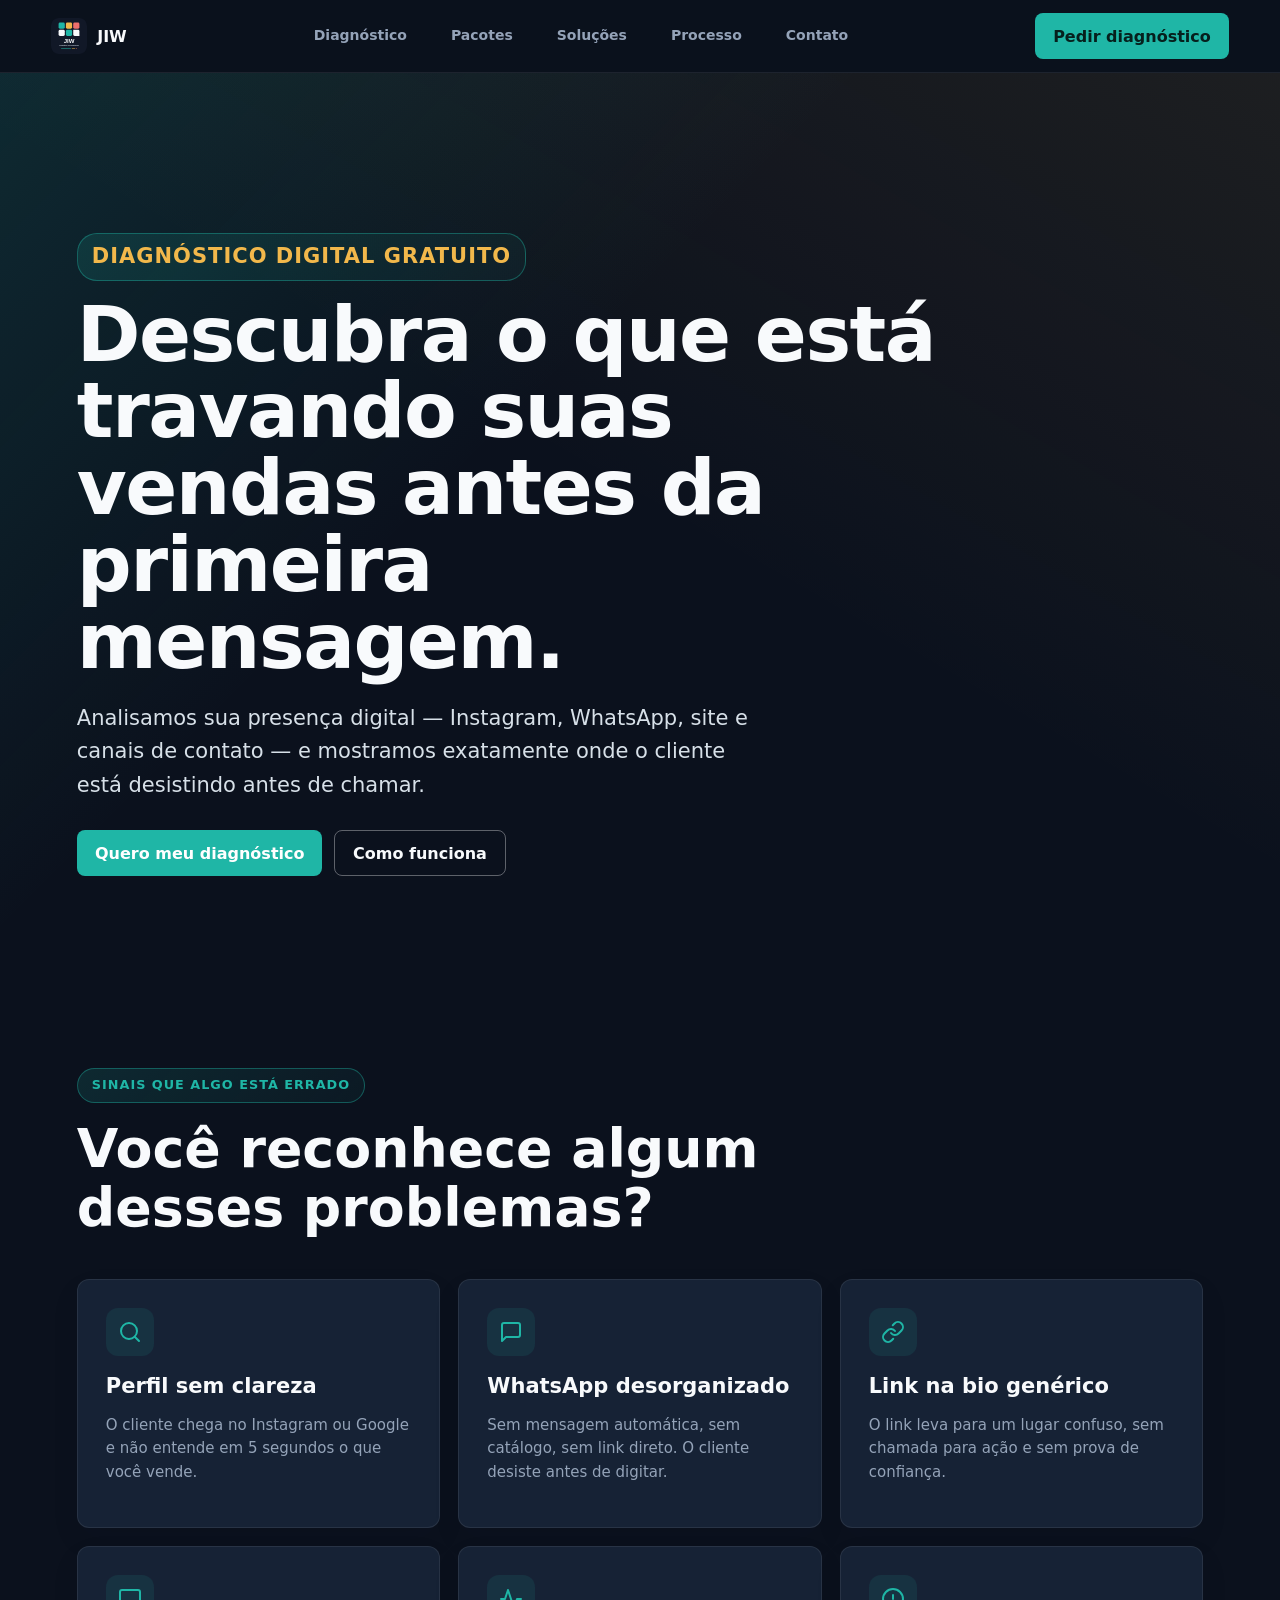
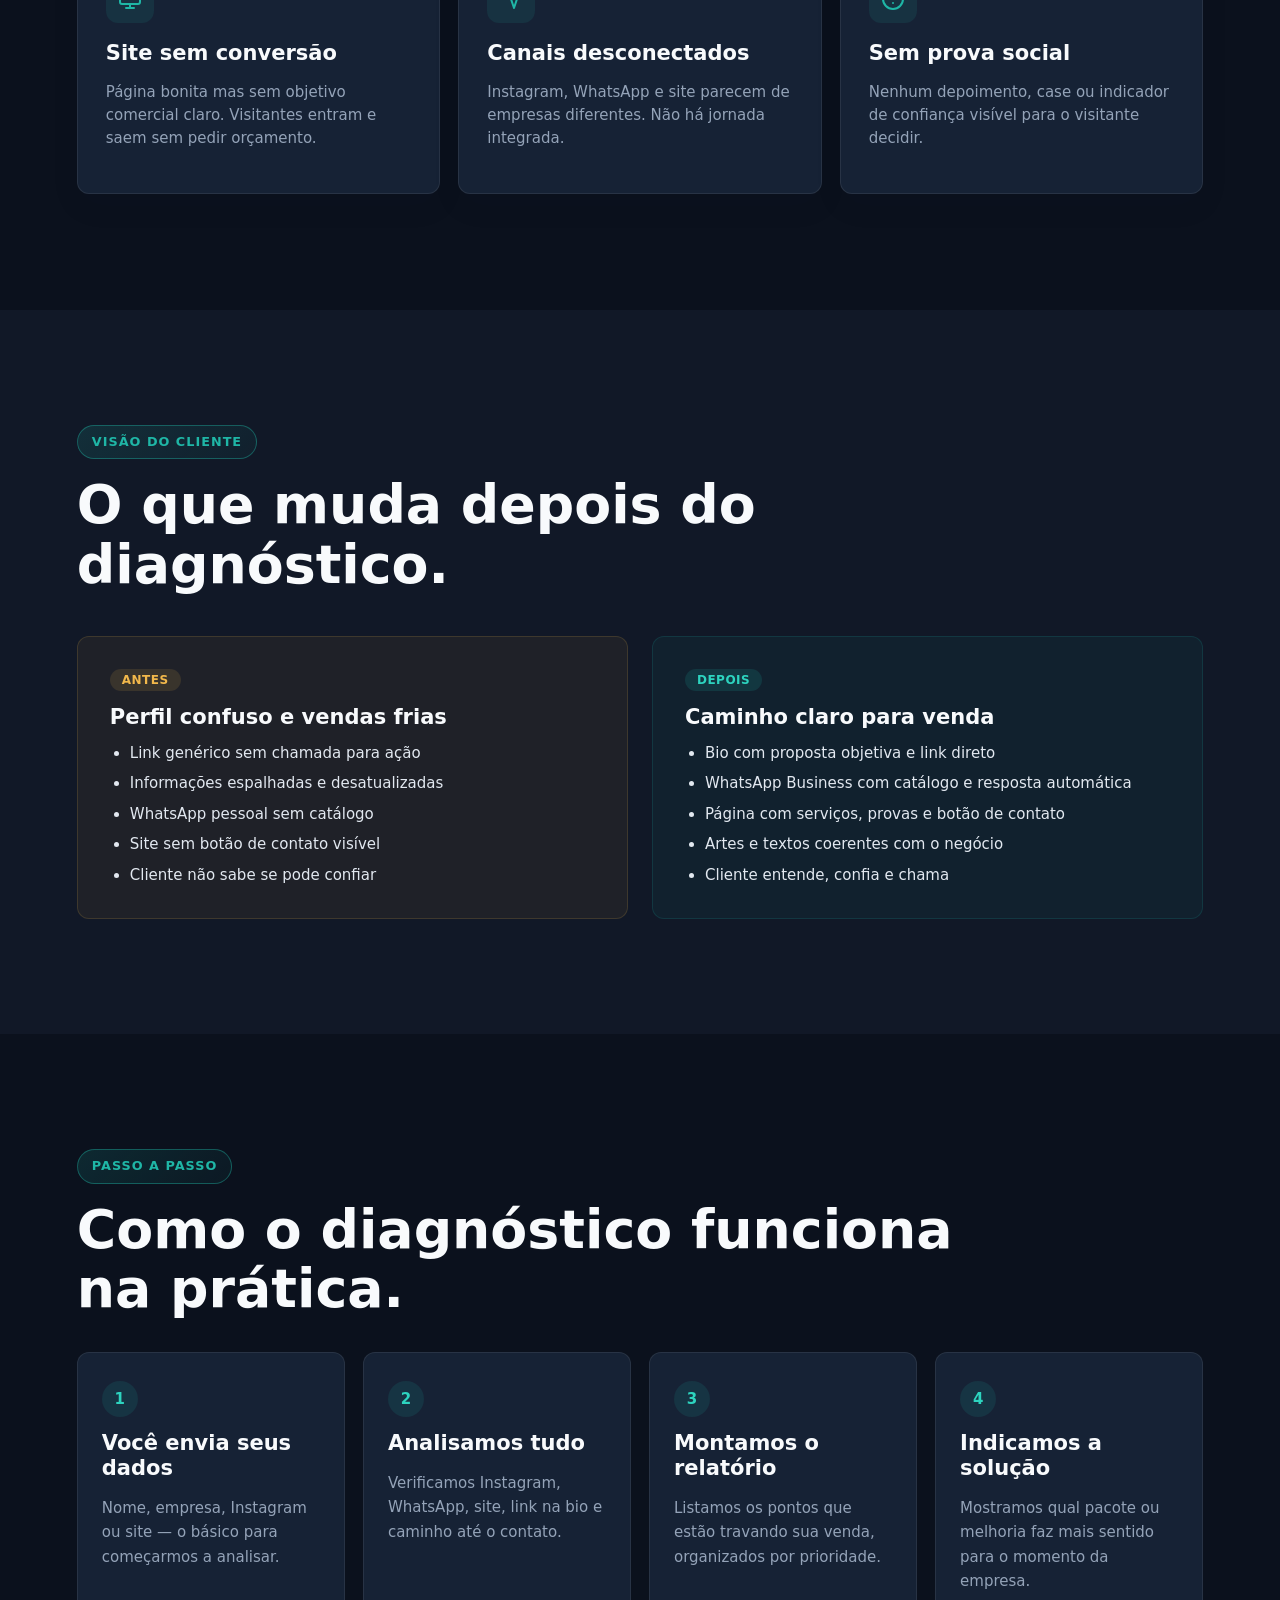
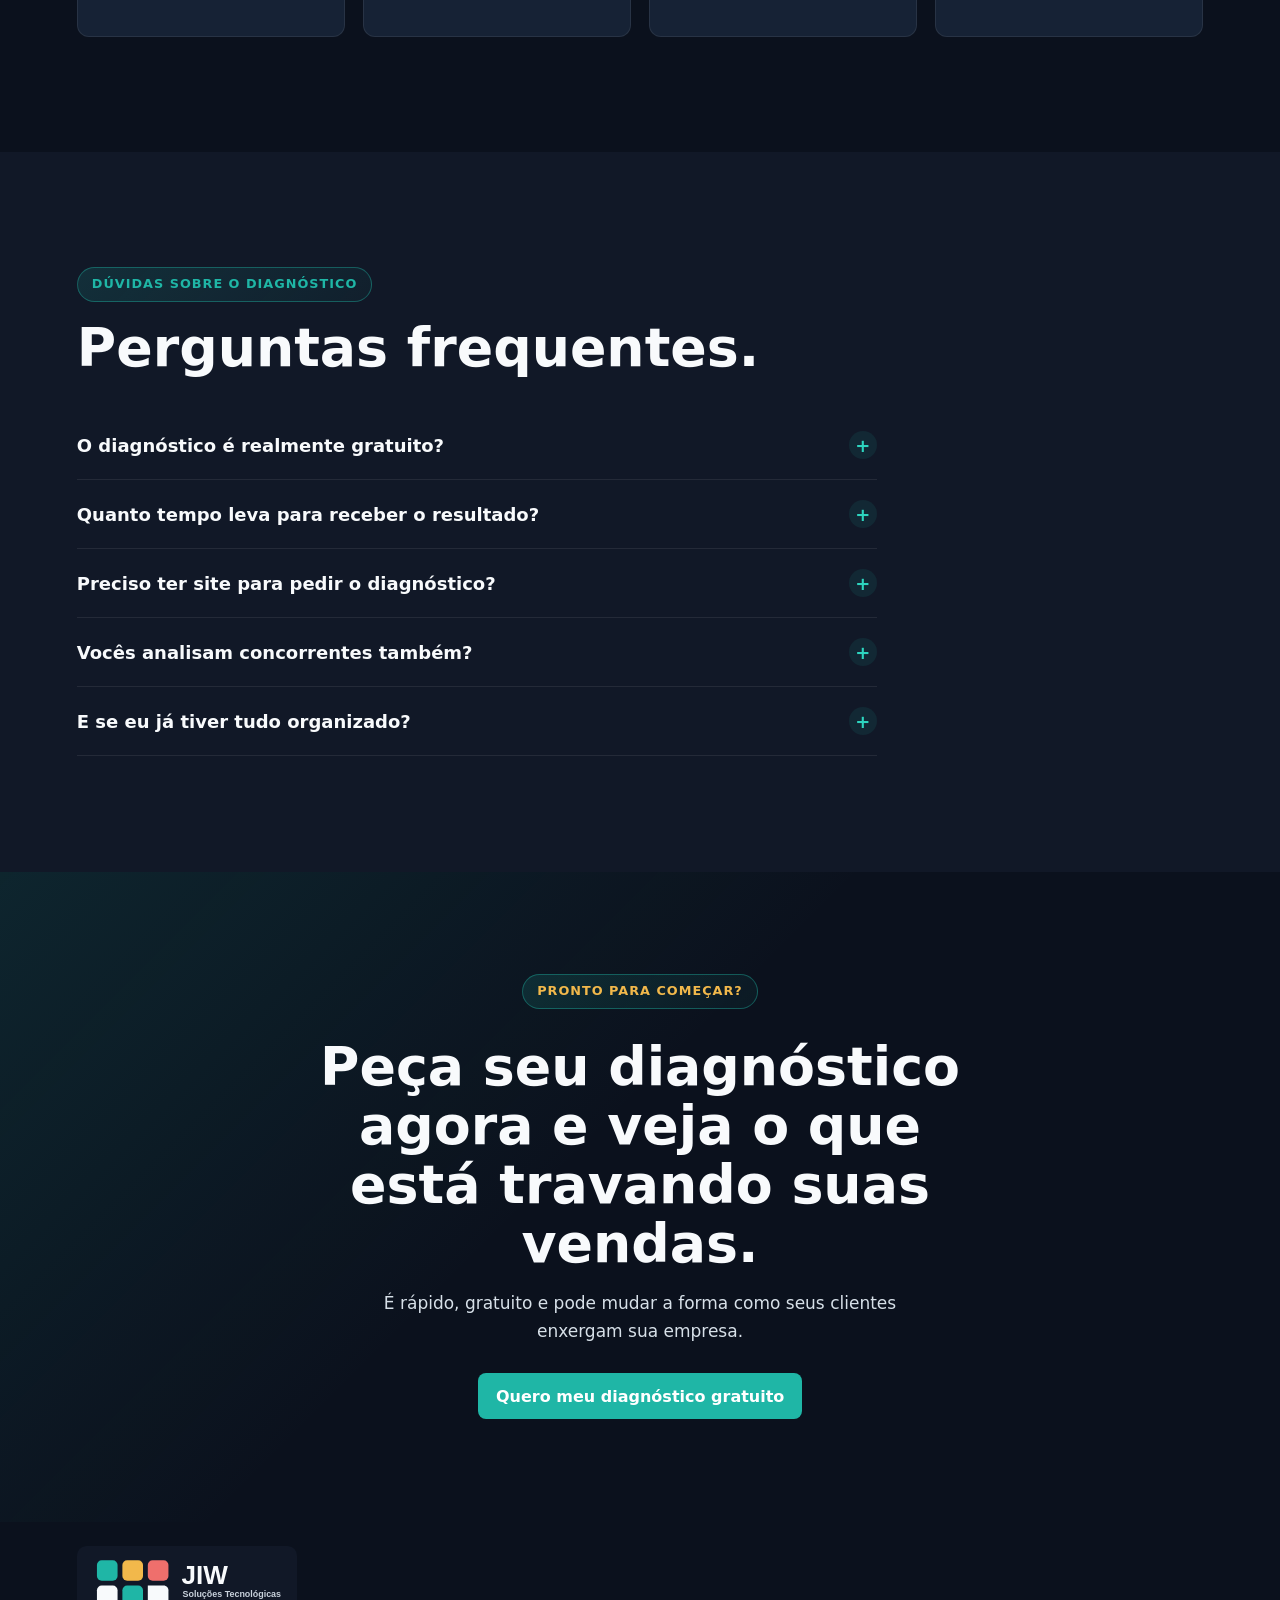
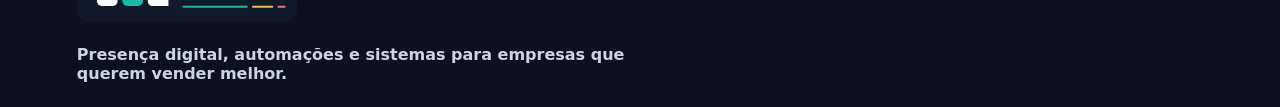
==== commit d56113f3: "Fix diagnostico colors to match dark theme" ====
--- a/diagnostico/index.html
+++ b/diagnostico/index.html
@@ -19,11 +19,11 @@
         position: relative;
         overflow: hidden;
         padding: clamp(100px, 14vw, 160px) clamp(18px, 6vw, 92px) clamp(48px, 6vw, 80px);
-        color: var(--paper);
+        color: var(--ink);
         background:
-          linear-gradient(135deg, rgba(31, 182, 166, 0.28), transparent 40%),
-          linear-gradient(30deg, transparent 50%, rgba(242, 184, 75, 0.12)),
-          var(--ink);
+          linear-gradient(135deg, rgba(31, 182, 166, 0.15), transparent 40%),
+          linear-gradient(30deg, transparent 50%, rgba(242, 184, 75, 0.08)),
+          var(--paper);
       }
 
       .diag-hero .eyebrow { color: var(--amber); }
@@ -109,13 +109,13 @@
       }
 
       .compare-panel.before {
-        background: #fef3c7;
-        border-color: #fde68a;
+        background: rgba(242, 184, 75, 0.06);
+        border-color: rgba(242, 184, 75, 0.15);
       }
 
       .compare-panel.after {
-        background: #d1fae5;
-        border-color: #6ee7b7;
+        background: rgba(31, 182, 166, 0.06);
+        border-color: rgba(31, 182, 166, 0.15);
       }
 
       .compare-panel .badge {
@@ -130,8 +130,8 @@
       }
 
       .compare-panel.before .badge {
-        color: #92400e;
-        background: rgba(146, 64, 14, 0.12);
+        color: var(--amber);
+        background: rgba(242, 184, 75, 0.12);
       }
 
       .compare-panel.after .badge {
@@ -252,14 +252,14 @@
         align-items: center;
         text-align: center;
         padding: clamp(64px, 8vw, 110px) clamp(18px, 6vw, 92px);
-        color: var(--paper);
+        color: var(--ink);
         background:
-          linear-gradient(135deg, rgba(31, 182, 166, 0.18), transparent 45%),
-          var(--ink);
+          linear-gradient(135deg, rgba(31, 182, 166, 0.12), transparent 45%),
+          var(--paper);
       }
 
       .diag-cta h2 {
-        color: var(--paper);
+        color: var(--ink);
         max-width: 680px;
       }
 
